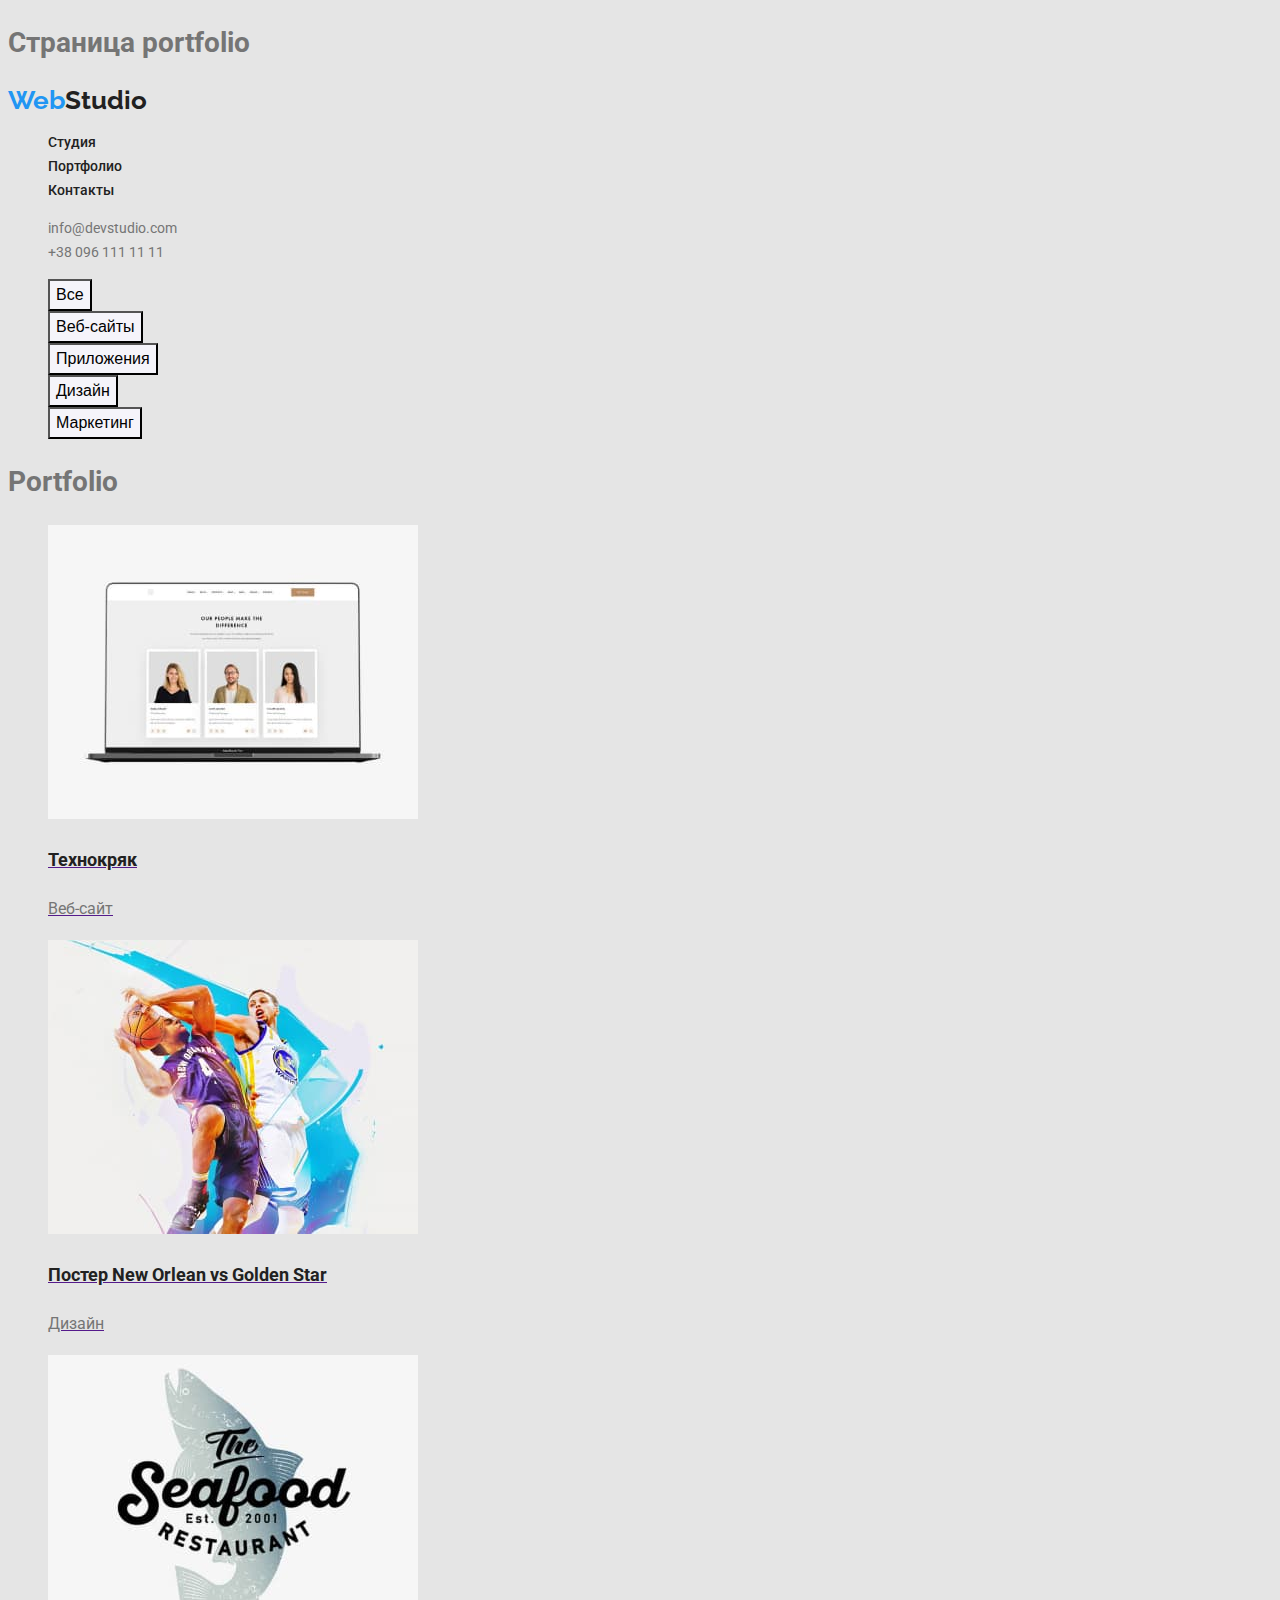
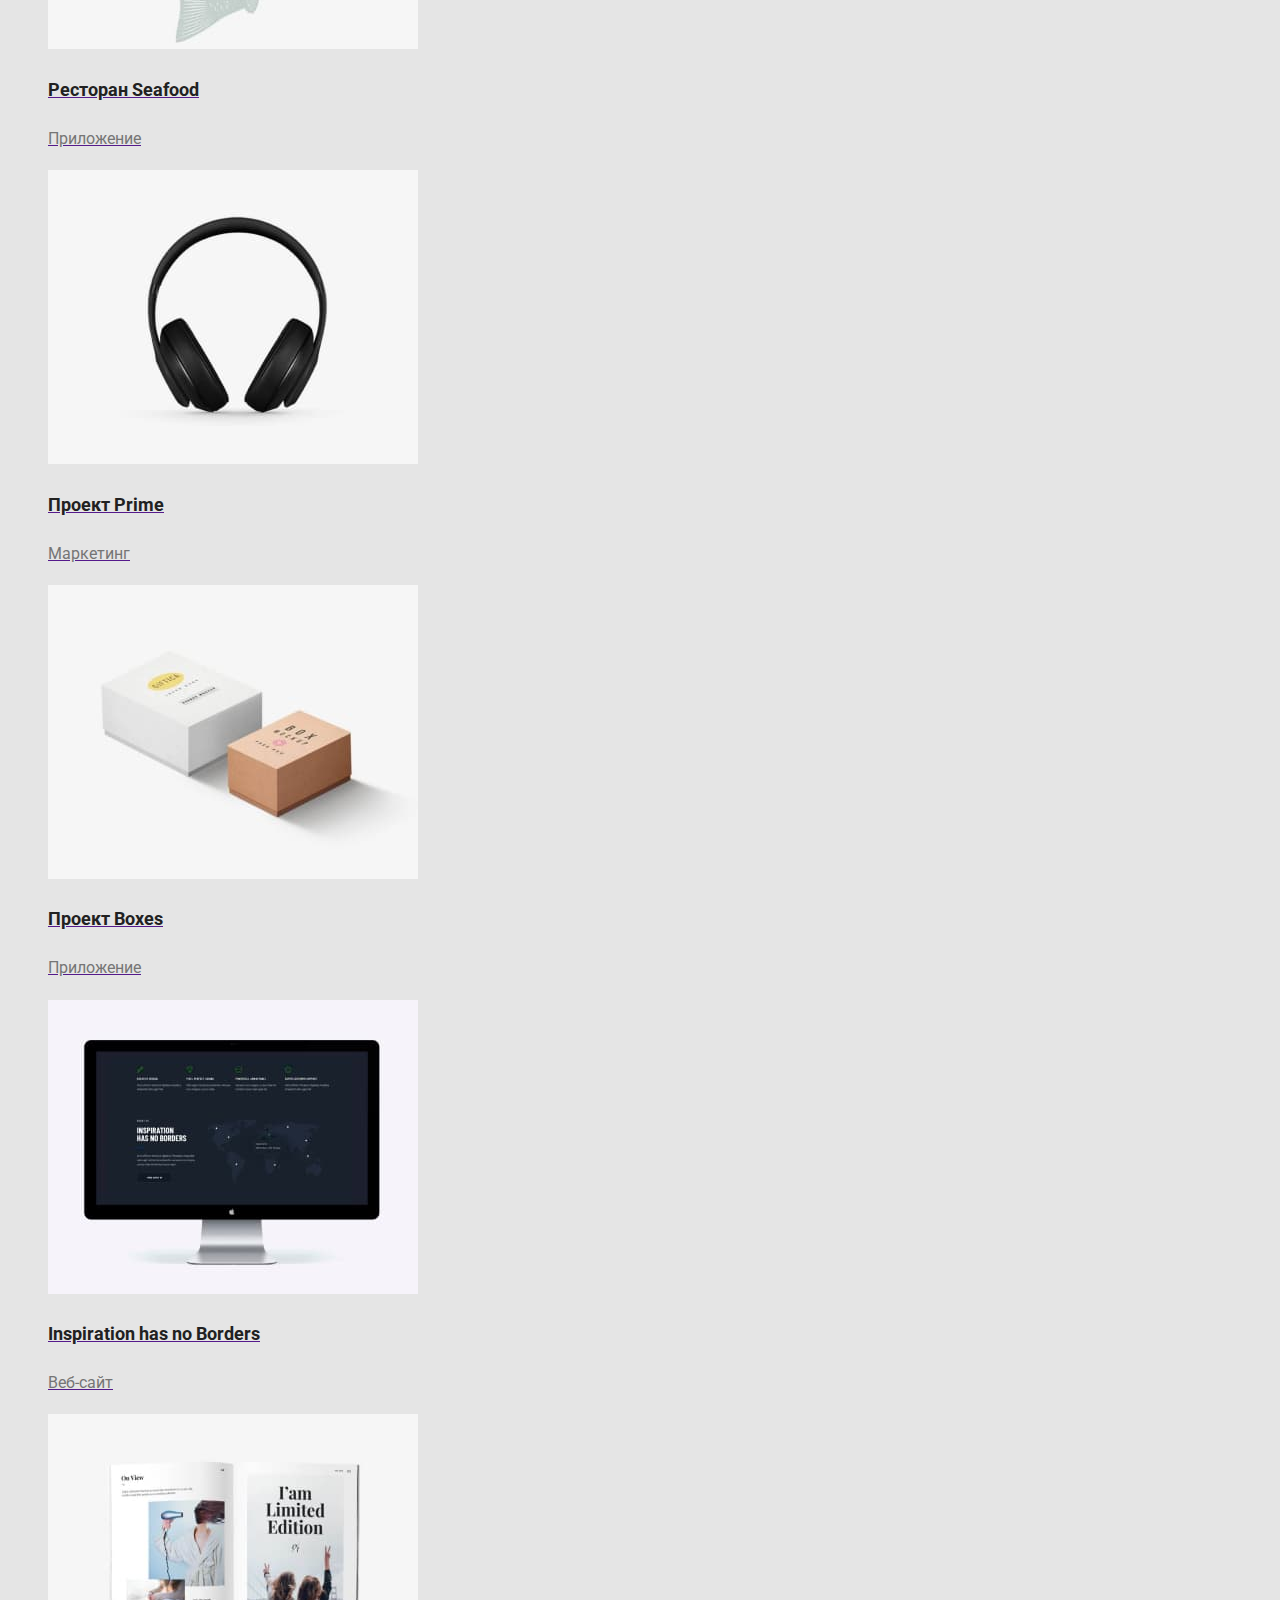
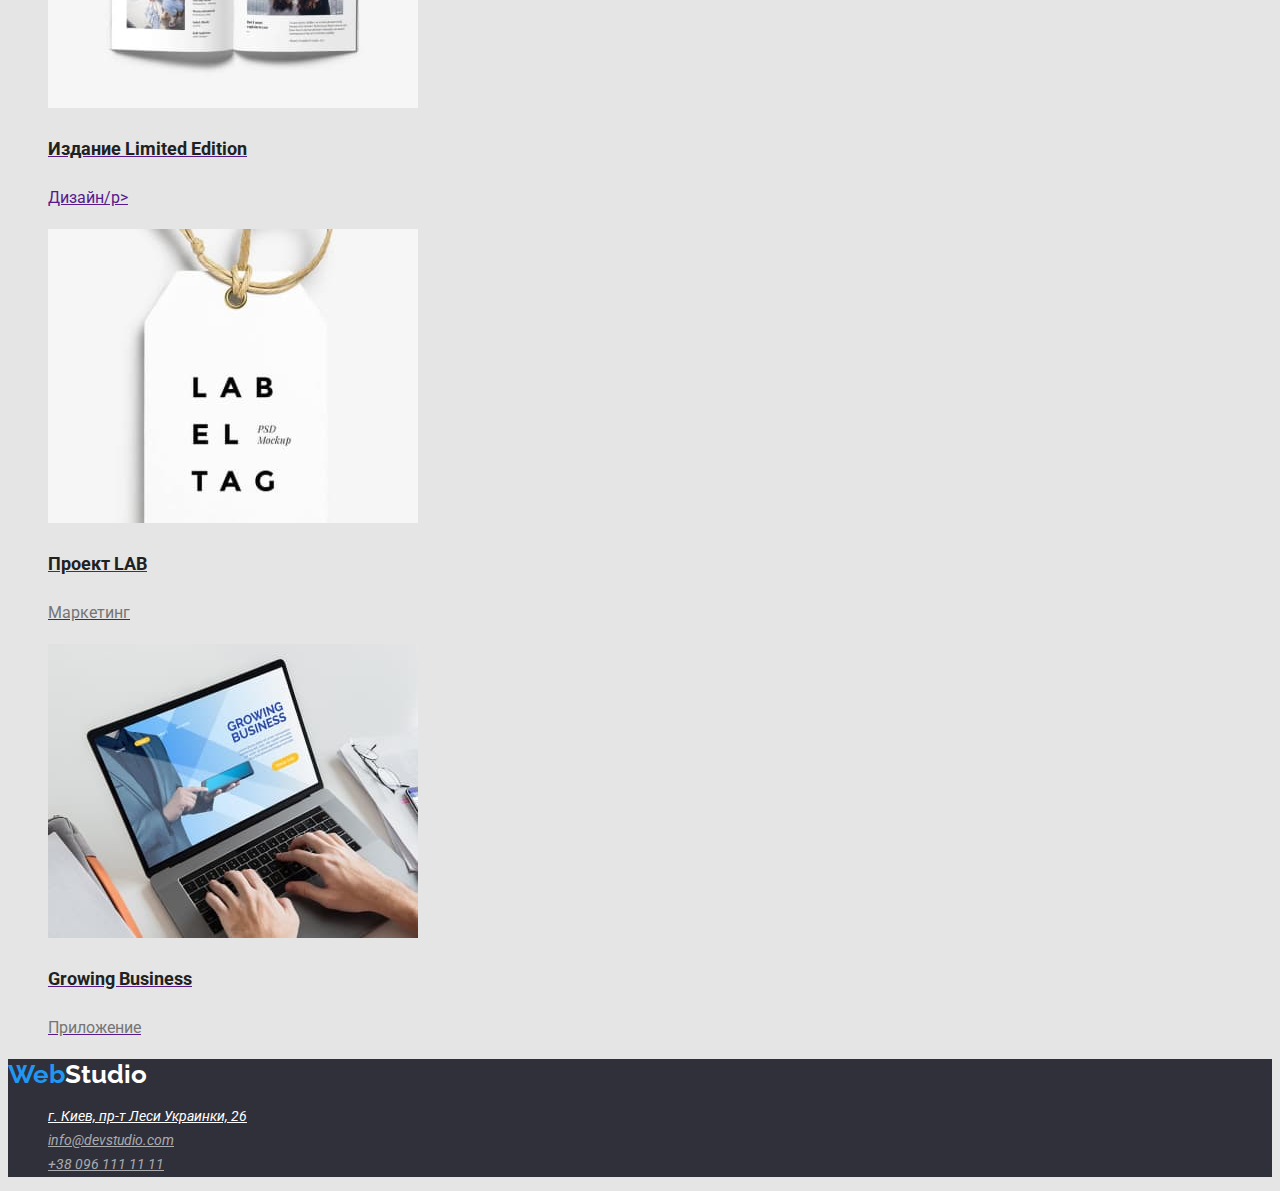
==== portfolio.html @ 82663bf3 "homework3" ====
<!DOCTYPE html>
<html lang="en">
<head>
    <meta charset="UTF-8">
    <meta http-equiv="X-UA-Compatible" content="IE=edge">
    <meta name="viewport" content="width=, initial-scale=1.0">
    <title>Document</title>
    <link href="https://fonts.googleapis.com/css2?family=Raleway:wght@700&family=Roboto:wght@400;500;900&display=swap"
        rel="stylesheet">
    <link rel="stylesheet" href="./css/styles.css">
</head>
<body class="page">
    <h1>Страница portfolio</h1>
        <header class="WebStudio"></header>
        <nav>
        <a href="" class="logo">Web<span class="logo-accent">Studio </span> </a>
    
            <ul class="site-nav">
                <li><a href="" class="link">Студия</a></li>
                <li><a href="./index.html" class="link">Портфолио</a></li>
                <li><a href="" class="link">Контакты</a></li>
            </ul>
            <ul class="auth-nav">
                <li><a href="info@devstudio.com" class="links">info@devstudio.com</a></li>
                <li><a href="tel+380961111111" class="links">+38 096 111 11 11</a></li>
            </ul>
        </nav>
        <main>
            <ul class="button-nav">
                <li>
                    <button class="button-style" type="button">Все</button>
                </li>
                <li>
                    <button class="button-style" type="button">Веб-сайты</button>
                </li>
                <li>
                    <button class="button-style" type="button">Приложения</button>
                </li>
                <li>
                    <button class="button-style" type="button">Дизайн</button>
                </li>
                <li>
                    <button class="button-style" type="button">Маркетинг</button>
                </li>
            </ul>
            <section>
                <h1>Portfolio</h1>
                <ul>
                    <li>
                        <a href="">
                        <img src="./img/img7.jpg" alt="ноут" width="370px">
                        <h2 class="name">Технокряк</h2>
                        <p class="work">Веб-сайт</p>
                        </a>
                    </li>
                    <li>
                        <a href="">
                        <img src="./img/img8.jpg" alt="баскетбол" width="370px">
                        <h2 class="name">Постер New Orlean vs Golden Star</h2>
                        <p class="work">Дизайн</p>
                        </a>
                    </li>
                    <li>
                        <a href="">
                        <img src="./img/img9.jpg" alt="seafood" width="370px">
                        <h2 class="name">Ресторан Seafood</h2>
                        <p class="work">Приложение</p>
                        </a>
                    </li>
                    <li>
                        <a href="">
                        <img src="./img/img10.jpg" alt="наушники" width="370px">
                        <h2 class="name">Проект Prime</h2>
                        <p class="work">Маркетинг</p>
                        </a>
                    </li>
                    <li>
                        <a href="">
                        <img src="./img/img11.jpg" alt="блоки" width="370px">
                        <h2 class="name">Проект Boxes</h2>
                        <p class="work">Приложение</p>
                        </a>
                    </li>
                    <li>
                        <a href="">
                        <img src="./img/img12.jpg" alt="монитор" width="370px">
                        <h2 class="name">Inspiration has no Borders</h2>
                        <p class="work">Веб-сайт</p>
                        </a>
                    </li>
                    <li>
                        <a href="">
                        <img src="./img/img13.jpg" alt="книга" width="370px">
                        <h2 class="name">Издание Limited Edition</h2>
                        <p class="work">Дизайн/p>
                            </a>
                    </li>
                    <li>
                        <a href="">
                        <img src="./img/img14.jpg" alt="этикетка" width="370px">
                        <h2 class="name">Проект LAB</h2>
                        <p class="work">Маркетинг</p>
                        </a>
                    </li>
                    <li>
                        <a href="">
                        <img src="./img/img15.jpg" alt="бизнес" width="370px">
                        <h2 class="name">Growing Business</h2>
                        <p class="work">Приложение</p>
                        </a>
                    </li>
                </ul>
            </section>
        </main>
        <footer class="adress">
            <a href="" class="logo">Web<span class="logo-style">Studio </span> </a>
            <address>
                <ul class="adress-nav">
                    <li><a href="г. Киев, пр-т Леси Украинки, 26" class="adress-map">г. Киев, пр-т Леси Украинки, 26</a></li>
                    <li><a href="info@devstudio.com" class="adress-info">info@devstudio.com</a></li>
                    <li><a href="tel+380961111111" class="adress-info">+38 096 111 11 11</a></li>
                </ul>
        
            </address>
        
        </footer>
</body>
</html>
---- css/styles.css ----
:root {
    --primary-text-color: #757575;
    --title-text-color: #212121;
    --text-color-secondary: #FFFFFF;
    --accent-color: #2196F3;
}

body {
    color: var(--primary-text-color);
    background-color: #E5E5E5;
    font-family: Roboto, sans-serif;
    letter-spacing: 3%;
    font-size: 14px;
    line-height: 1.71;
}

ul {
    list-style: none;
}

.logo {
    color: var(--accent-color);
    font-family: Raleway, sans-serif;
    font-size: 26px; 
    line-height: 1.19;
    font-weight: 700;
    text-decoration: none; 
}

.logo-accent {
    color: var(--title-text-color);
}

.logo:hover {
    color: var(--accent-color);
}

.logo-style {
color: var(--text-color-secondary);
}

.site-nav .link {
    color: var(--title-text-color);  
    font-weight: 500;
    line-height: 1.14;
    letter-spacing: 2%;
    text-decoration: none;
}

.site-nav .link:hover,
.site-nav .link:focus {
    color: var(--accent-color);
    }
.auth-nav .links {
    color: var(--primary-text-color);
    text-decoration: none;
}

.auth-nav .links:hover,
.auth-nav .links:focus {
    color: var(--accent-color);
}

/* hero */
.hero-title {
    color: var(--text-color-secondary);
    font-size: Black;
     font-size: 44px; 
     line-height: 1.36;
     font-weight: 900;
    text-align: Center;
     Letter-spacing: 6%;
}
.hero {
    background-color: #2F303A;
}

/* section */
.section-title {
    color: var(--title-text-color);
    font-weight: 700;
    font-size: 36px; 
    line-height: 1.17; 
    text-align: Center; 
}

/* features */
.feature-list .title {
    color: var(--title-text-color);
    font-weight: 700;  
    line-height: 1.14;
}


/* button */
.button {
    color: var(--text-color-secondary);
    background-color: #2196F3;
    font-weight: 700; 
    font-size: 16px; 
    line-height: 1.88;
    letter-spacing: 6%;
    text-decoration: none;
}


.site-nav .link :current {
    color: var(--accent-color);
}

.section-staff {
    color: var(--title-text-color);
    font-weight: 500;
    font-size: 16px; 
    line-height: 1,19;
}

.section-descriptions {
    color: var(--primary-text-color);
    font-size: 16px;
    line-height: 1.19;
}

.adress {
    background-color: #2F303A;
}

.adress-map {
    color: var(--text-color-secondary);
    line-height: 1.71;
}

.adress-info {
    color: rgba(255, 255, 255, 0.6);
    line-height: 1.71;
}

.adress-nav .adress-map:hover,
.adress-nav .adress-map:focus {
color: var(--accent-color);
}

.adress-nav .adress-info:hover,
.adress-nav .adress-info:focus {
    color: var(--text-color-secondary);
    background-color: var(--accent-color);
}

/* portfolio */
.button-style {
    font-size: 16px;
    line-height: 1.63;
    font-weight: 500;
}

.button-style {
    background-color: #F5F4FA;
}

.button-nav .button-style:hover,
.button-nav .button-style:focus {
    color: var(--text-color-secondary);
    background-color: var(--accent-color);
}

.name {
    color: var(--title-text-color);
    font-size:  700;
    font-size: 18px; 
    line-height: 2;
    letter-spacing: 6%;
    text-decoration: none;
}

.work {
    color: #757575;
    font-size: 16px;
    line-height: 1.88;
}


/* цвет основного текста #212121 */
/* вторичный цвет #757575 */
/* голубой #2196F3 */
/* белый #FFFFFF */
/* вторичный цвет фона #2F303A */
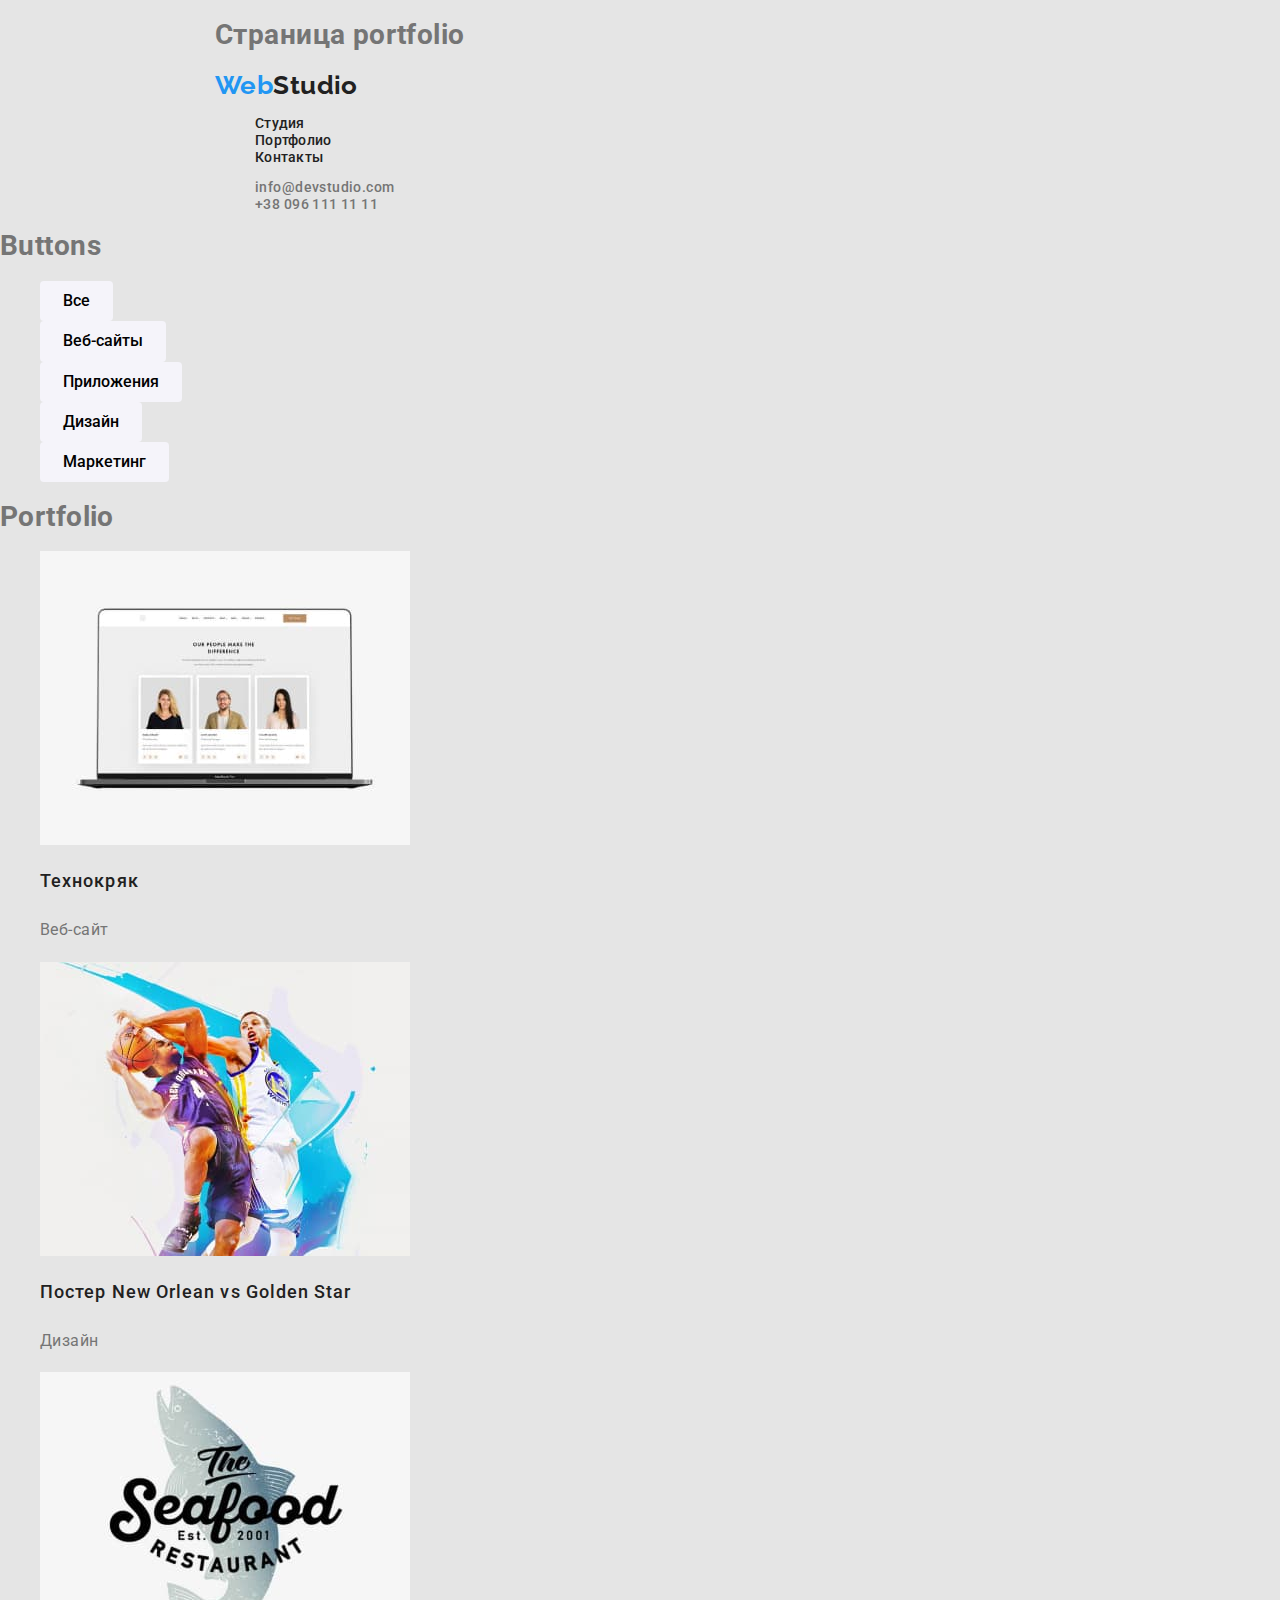
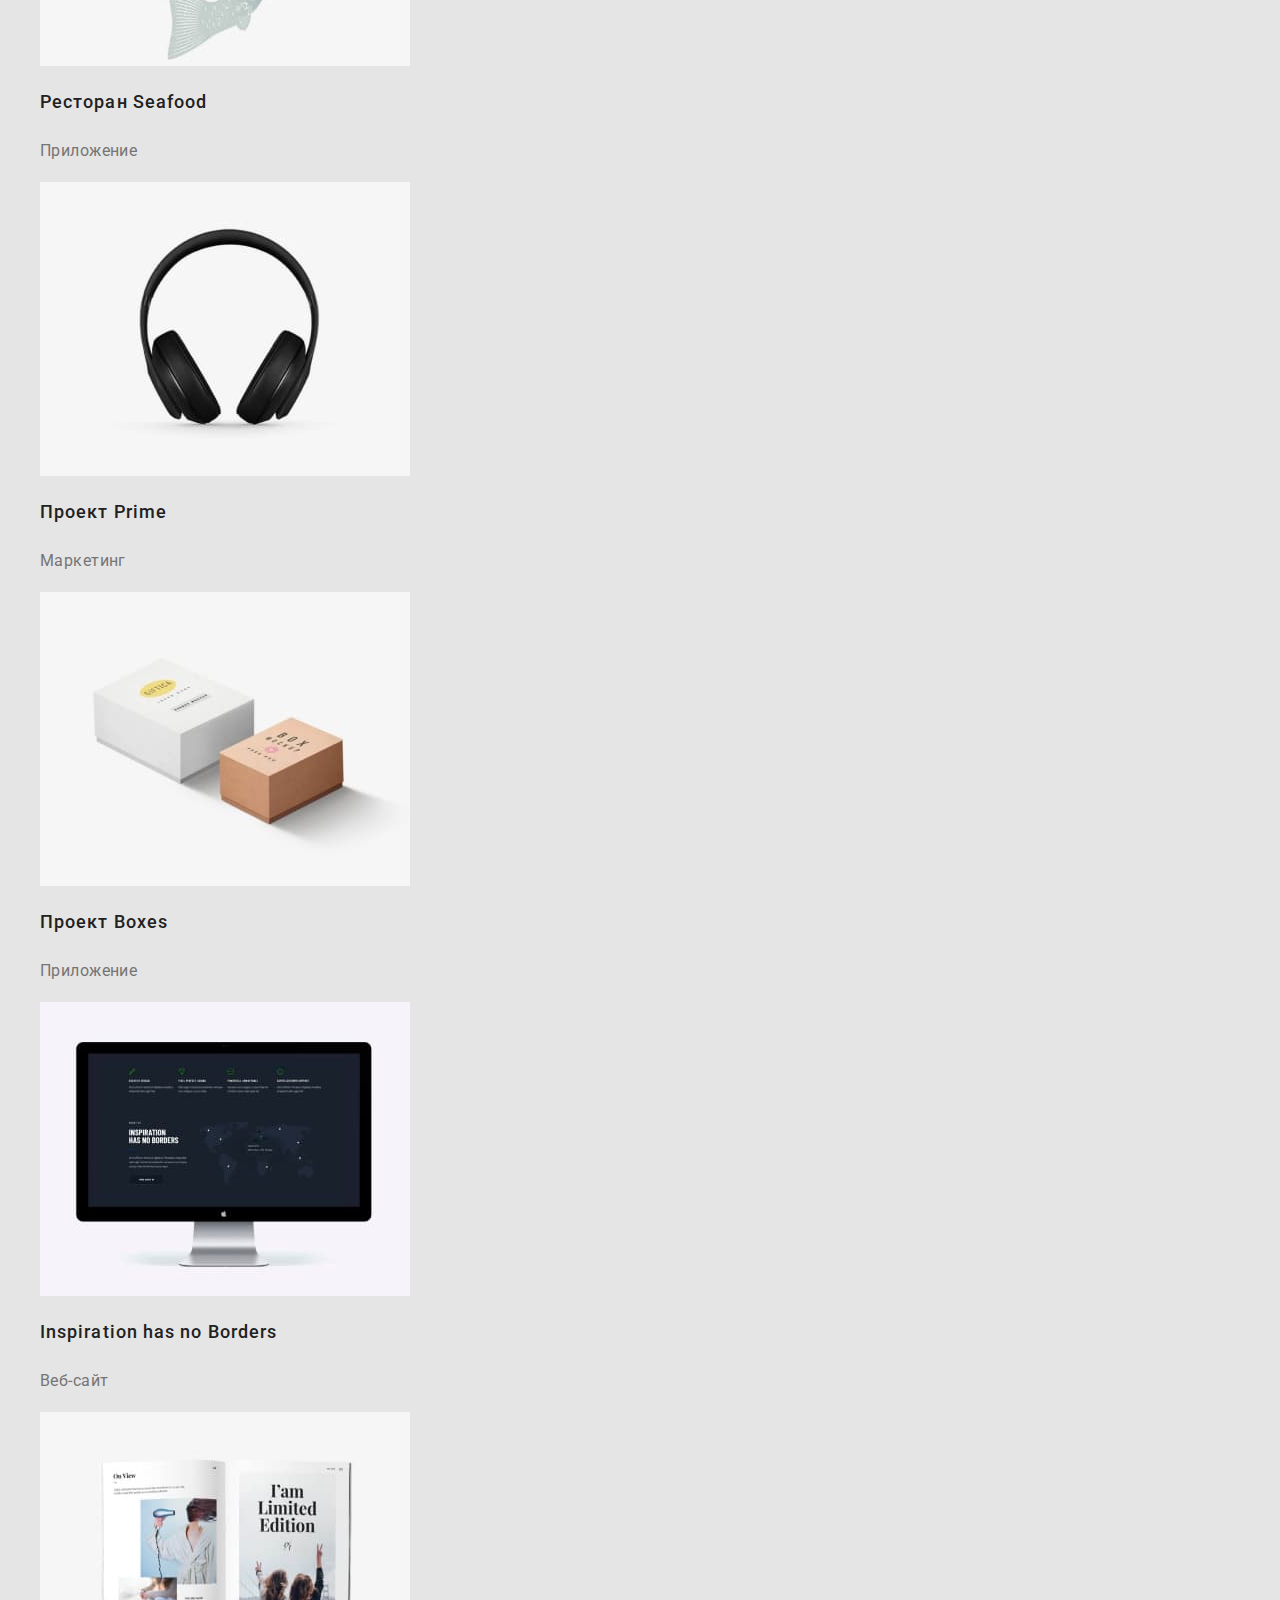
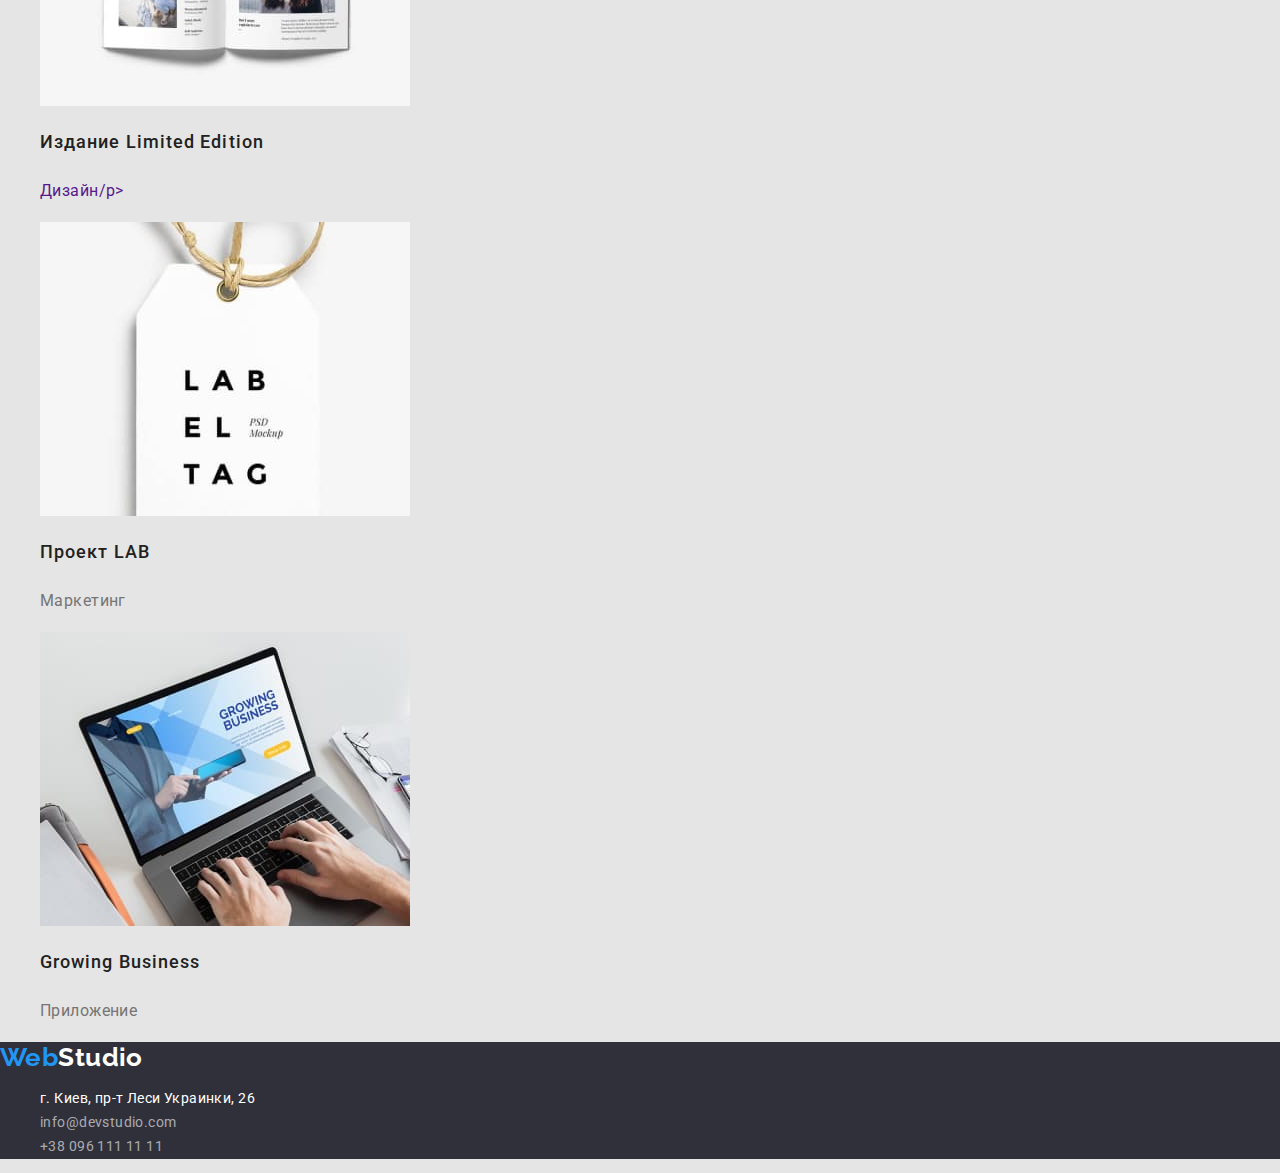
==== commit 65c9f99c: "start" ====
--- a/portfolio.html
+++ b/portfolio.html
@@ -5,11 +5,13 @@
     <meta http-equiv="X-UA-Compatible" content="IE=edge">
     <meta name="viewport" content="width=, initial-scale=1.0">
     <title>Document</title>
-    <link href="https://fonts.googleapis.com/css2?family=Raleway:wght@700&family=Roboto:wght@400;500;900&display=swap"
+    <link href="https://fonts.googleapis.com/css2?family=Raleway:wght@700&family=Roboto:wght@400;500;700&display=swap"
         rel="stylesheet">
+    <link rel="stylesheet" href="https://cdnjs.cloudflare.com/ajax/libs/modern-normalize/1.1.0/modern-normalize.min.css">
     <link rel="stylesheet" href="./css/styles.css">
 </head>
 <body class="page">
+    <div class="container">
     <h1>Страница portfolio</h1>
         <header class="WebStudio"></header>
         <nav>
@@ -25,104 +27,109 @@
                 <li><a href="tel+380961111111" class="links">+38 096 111 11 11</a></li>
             </ul>
         </nav>
+        </div>
         <main>
-            <ul class="button-nav">
-                <li>
-                    <button class="button-style" type="button">Все</button>
-                </li>
-                <li>
-                    <button class="button-style" type="button">Веб-сайты</button>
-                </li>
-                <li>
-                    <button class="button-style" type="button">Приложения</button>
-                </li>
-                <li>
-                    <button class="button-style" type="button">Дизайн</button>
-                </li>
-                <li>
-                    <button class="button-style" type="button">Маркетинг</button>
-                </li>
-            </ul>
+            <section>
+                <h1>Buttons</h1>
+                <ul class="button-nav">
+                    <li>
+                        <button class="button-style" type="button">Все</button>
+                    </li>
+                    <li>
+                        <button class="button-style" type="button">Веб-сайты</button>
+                    </li>
+                    <li>
+                        <button class="button-style" type="button">Приложения</button>
+                    </li>
+                    <li>
+                        <button class="button-style" type="button">Дизайн</button>
+                    </li>
+                    <li>
+                        <button class="button-style" type="button">Маркетинг</button>
+                    </li>
+                </ul>
+            </section>
             <section>
                 <h1>Portfolio</h1>
                 <ul>
                     <li>
-                        <a href="">
-                        <img src="./img/img7.jpg" alt="ноут" width="370px">
-                        <h2 class="name">Технокряк</h2>
-                        <p class="work">Веб-сайт</p>
+                        <a href="" class="portfolio">
+                            <img src="./img/img7.jpg" alt="ноут" width="370px">
+                            <h2 class="name">Технокряк</h2>
+                            <p class="work">Веб-сайт</p>
                         </a>
                     </li>
                     <li>
-                        <a href="">
-                        <img src="./img/img8.jpg" alt="баскетбол" width="370px">
-                        <h2 class="name">Постер New Orlean vs Golden Star</h2>
-                        <p class="work">Дизайн</p>
+                        <a href="" class="portfolio">
+                            <img src="./img/img8.jpg" alt="баскетбол" width="370px">
+                            <h2 class="name">Постер New Orlean vs Golden Star</h2>
+                            <p class="work">Дизайн</p>
                         </a>
                     </li>
                     <li>
-                        <a href="">
-                        <img src="./img/img9.jpg" alt="seafood" width="370px">
-                        <h2 class="name">Ресторан Seafood</h2>
-                        <p class="work">Приложение</p>
+                        <a href="" class="portfolio">
+                            <img src="./img/img9.jpg" alt="seafood" width="370px">
+                            <h2 class="name">Ресторан Seafood</h2>
+                            <p class="work">Приложение</p>
                         </a>
                     </li>
                     <li>
-                        <a href="">
-                        <img src="./img/img10.jpg" alt="наушники" width="370px">
-                        <h2 class="name">Проект Prime</h2>
-                        <p class="work">Маркетинг</p>
+                        <a href="" class="portfolio">
+                            <img src="./img/img10.jpg" alt="наушники" width="370px">
+                            <h2 class="name">Проект Prime</h2>
+                            <p class="work">Маркетинг</p>
                         </a>
                     </li>
                     <li>
-                        <a href="">
-                        <img src="./img/img11.jpg" alt="блоки" width="370px">
-                        <h2 class="name">Проект Boxes</h2>
-                        <p class="work">Приложение</p>
+                        <a href="" class="portfolio">
+                            <img src="./img/img11.jpg" alt="блоки" width="370px">
+                            <h2 class="name">Проект Boxes</h2>
+                            <p class="work">Приложение</p>
                         </a>
                     </li>
                     <li>
-                        <a href="">
-                        <img src="./img/img12.jpg" alt="монитор" width="370px">
-                        <h2 class="name">Inspiration has no Borders</h2>
-                        <p class="work">Веб-сайт</p>
+                        <a href="" class="portfolio">
+                            <img src="./img/img12.jpg" alt="монитор" width="370px">
+                            <h2 class="name">Inspiration has no Borders</h2>
+                            <p class="work">Веб-сайт</p>
                         </a>
                     </li>
                     <li>
-                        <a href="">
-                        <img src="./img/img13.jpg" alt="книга" width="370px">
-                        <h2 class="name">Издание Limited Edition</h2>
-                        <p class="work">Дизайн/p>
-                            </a>
-                    </li>
-                    <li>
-                        <a href="">
-                        <img src="./img/img14.jpg" alt="этикетка" width="370px">
-                        <h2 class="name">Проект LAB</h2>
-                        <p class="work">Маркетинг</p>
+                        <a href="" class="portfolio">
+                            <img src="./img/img13.jpg" alt="книга" width="370px">
+                            <h2 class="name">Издание Limited Edition</h2>
+                            <p class="work">Дизайн/p>
                         </a>
                     </li>
                     <li>
-                        <a href="">
-                        <img src="./img/img15.jpg" alt="бизнес" width="370px">
-                        <h2 class="name">Growing Business</h2>
-                        <p class="work">Приложение</p>
+                        <a href="" class="portfolio">
+                            <img src="./img/img14.jpg" alt="этикетка" width="370px">
+                            <h2 class="name">Проект LAB</h2>
+                            <p class="work">Маркетинг</p>
+                        </a>
+                    </li>
+                    <li>
+                        <a href="" class="portfolio">
+                            <img src="./img/img15.jpg" alt="бизнес" width="370px">
+                            <h2 class="name">Growing Business</h2>
+                            <p class="work">Приложение</p>
                         </a>
                     </li>
                 </ul>
             </section>
-        </main>
-        <footer class="adress">
-            <a href="" class="logo">Web<span class="logo-style">Studio </span> </a>
-            <address>
-                <ul class="adress-nav">
-                    <li><a href="г. Киев, пр-т Леси Украинки, 26" class="adress-map">г. Киев, пр-т Леси Украинки, 26</a></li>
-                    <li><a href="info@devstudio.com" class="adress-info">info@devstudio.com</a></li>
-                    <li><a href="tel+380961111111" class="adress-info">+38 096 111 11 11</a></li>
-                </ul>
-        
-            </address>
-        
-        </footer>
-</body>
-</html>+            </main>
+            <footer class="adress">
+                <a href="" class="logo">Web<span class="logo-style">Studio </span> </a>
+                <address>
+                    <ul class="adress-nav">
+                        <li><a href="г. Киев, пр-т Леси Украинки, 26" class="adress-map">г. Киев, пр-т Леси Украинки, 26</a></li>
+                        <li><a href="info@devstudio.com" class="adress-info">info@devstudio.com</a></li>
+                        <li><a href="tel+380961111111" class="adress-info">+38 096 111 11 11</a></li>
+                    </ul>
+            
+                </address>
+            
+            </footer>
+            </body>
+            
+            </html>--- a/css/styles.css
+++ b/css/styles.css
@@ -1,3 +1,14 @@
+html {
+    box-sizing: border-box;
+}
+
+*,
+*::before,
+*::after {
+    box-sizing: inherit;
+}
+
+
 :root {
     --primary-text-color: #757575;
     --title-text-color: #212121;
@@ -9,9 +20,14 @@
     color: var(--primary-text-color);
     background-color: #E5E5E5;
     font-family: Roboto, sans-serif;
-    letter-spacing: 3%;
+    letter-spacing: 0.03em;
     font-size: 14px;
-    line-height: 1.71;
+}
+
+.container {
+    width: 1170px;
+    padding-left: 215px;
+    padding-right: 215px;
 }
 
 ul {
@@ -21,10 +37,10 @@
 .logo {
     color: var(--accent-color);
     font-family: Raleway, sans-serif;
-    font-size: 26px; 
+    font-size: 26px;
     line-height: 1.19;
     font-weight: 700;
-    text-decoration: none; 
+    text-decoration: none;
 }
 
 .logo-accent {
@@ -36,24 +52,28 @@
 }
 
 .logo-style {
-color: var(--text-color-secondary);
+    color: var(--text-color-secondary);
 }
 
 .site-nav .link {
-    color: var(--title-text-color);  
+    color: var(--title-text-color);
     font-weight: 500;
     line-height: 1.14;
-    letter-spacing: 2%;
+    letter-spacing: 0.02em;
     text-decoration: none;
 }
 
 .site-nav .link:hover,
 .site-nav .link:focus {
     color: var(--accent-color);
-    }
+}
+
 .auth-nav .links {
     color: var(--primary-text-color);
-    text-decoration: none;
+    font-weight: 500;
+    text-decoration: none;
+    margin-top: 0px;
+    margin-bottom: 0px;
 }
 
 .auth-nav .links:hover,
@@ -65,12 +85,16 @@
 .hero-title {
     color: var(--text-color-secondary);
     font-size: Black;
-     font-size: 44px; 
-     line-height: 1.36;
-     font-weight: 900;
+    font-size: 44px;
+    line-height: 1.36;
+    font-weight: 900;
     text-align: Center;
-     Letter-spacing: 6%;
-}
+    Letter-spacing: 0.06em;
+    margin-top: 0px;
+    margin-bottom: 40px;
+    text-align: center;
+}
+
 .hero {
     background-color: #2F303A;
 }
@@ -79,15 +103,15 @@
 .section-title {
     color: var(--title-text-color);
     font-weight: 700;
-    font-size: 36px; 
-    line-height: 1.17; 
-    text-align: Center; 
+    font-size: 36px;
+    line-height: 1.17;
+    text-align: Center;
 }
 
 /* features */
 .feature-list .title {
     color: var(--title-text-color);
-    font-weight: 700;  
+    font-weight: 700;
     line-height: 1.14;
 }
 
@@ -96,11 +120,17 @@
 .button {
     color: var(--text-color-secondary);
     background-color: #2196F3;
-    font-weight: 700; 
-    font-size: 16px; 
+    font-weight: 700;
+    font-size: 16px;
     line-height: 1.88;
-    letter-spacing: 6%;
-    text-decoration: none;
+    letter-spacing: 0.06em;
+    text-decoration: none;
+    border-radius: 4px;
+    padding: 10px 32px;
+    min-width: 200px;
+    display: inline-block;
+    text-align: center;
+    border: 1px solid transparent;
 }
 
 
@@ -111,8 +141,8 @@
 .section-staff {
     color: var(--title-text-color);
     font-weight: 500;
-    font-size: 16px; 
-    line-height: 1,19;
+    font-size: 16px;
+    line-height: 1, 19;
 }
 
 .section-descriptions {
@@ -128,16 +158,20 @@
 .adress-map {
     color: var(--text-color-secondary);
     line-height: 1.71;
+    text-decoration: none;
+    font-style: normal;
 }
 
 .adress-info {
     color: rgba(255, 255, 255, 0.6);
     line-height: 1.71;
+    text-decoration: none;
+    font-style: normal;
 }
 
 .adress-nav .adress-map:hover,
 .adress-nav .adress-map:focus {
-color: var(--accent-color);
+    color: var(--accent-color);
 }
 
 .adress-nav .adress-info:hover,
@@ -146,16 +180,25 @@
     background-color: var(--accent-color);
 }
 
+.adress-nav {
+    text-decoration: none;
+}
+
 /* portfolio */
 .button-style {
+    font-family: roboto;
     font-size: 16px;
     line-height: 1.63;
     font-weight: 500;
-}
-
-.button-style {
     background-color: #F5F4FA;
-}
+    border-radius: 4px;
+    padding: 6px 22px;
+    min-width: 73px;
+    display: inline-block;
+    text-align: center;
+    border: 1px solid transparent;
+}
+
 
 .button-nav .button-style:hover,
 .button-nav .button-style:focus {
@@ -163,13 +206,16 @@
     background-color: var(--accent-color);
 }
 
+.portfolio {
+    text-decoration: none;
+}
+
 .name {
     color: var(--title-text-color);
-    font-size:  700;
-    font-size: 18px; 
+    font-weight: 500;
+    font-size: 18px;
     line-height: 2;
-    letter-spacing: 6%;
-    text-decoration: none;
+    letter-spacing: 0.06em;
 }
 
 .work {
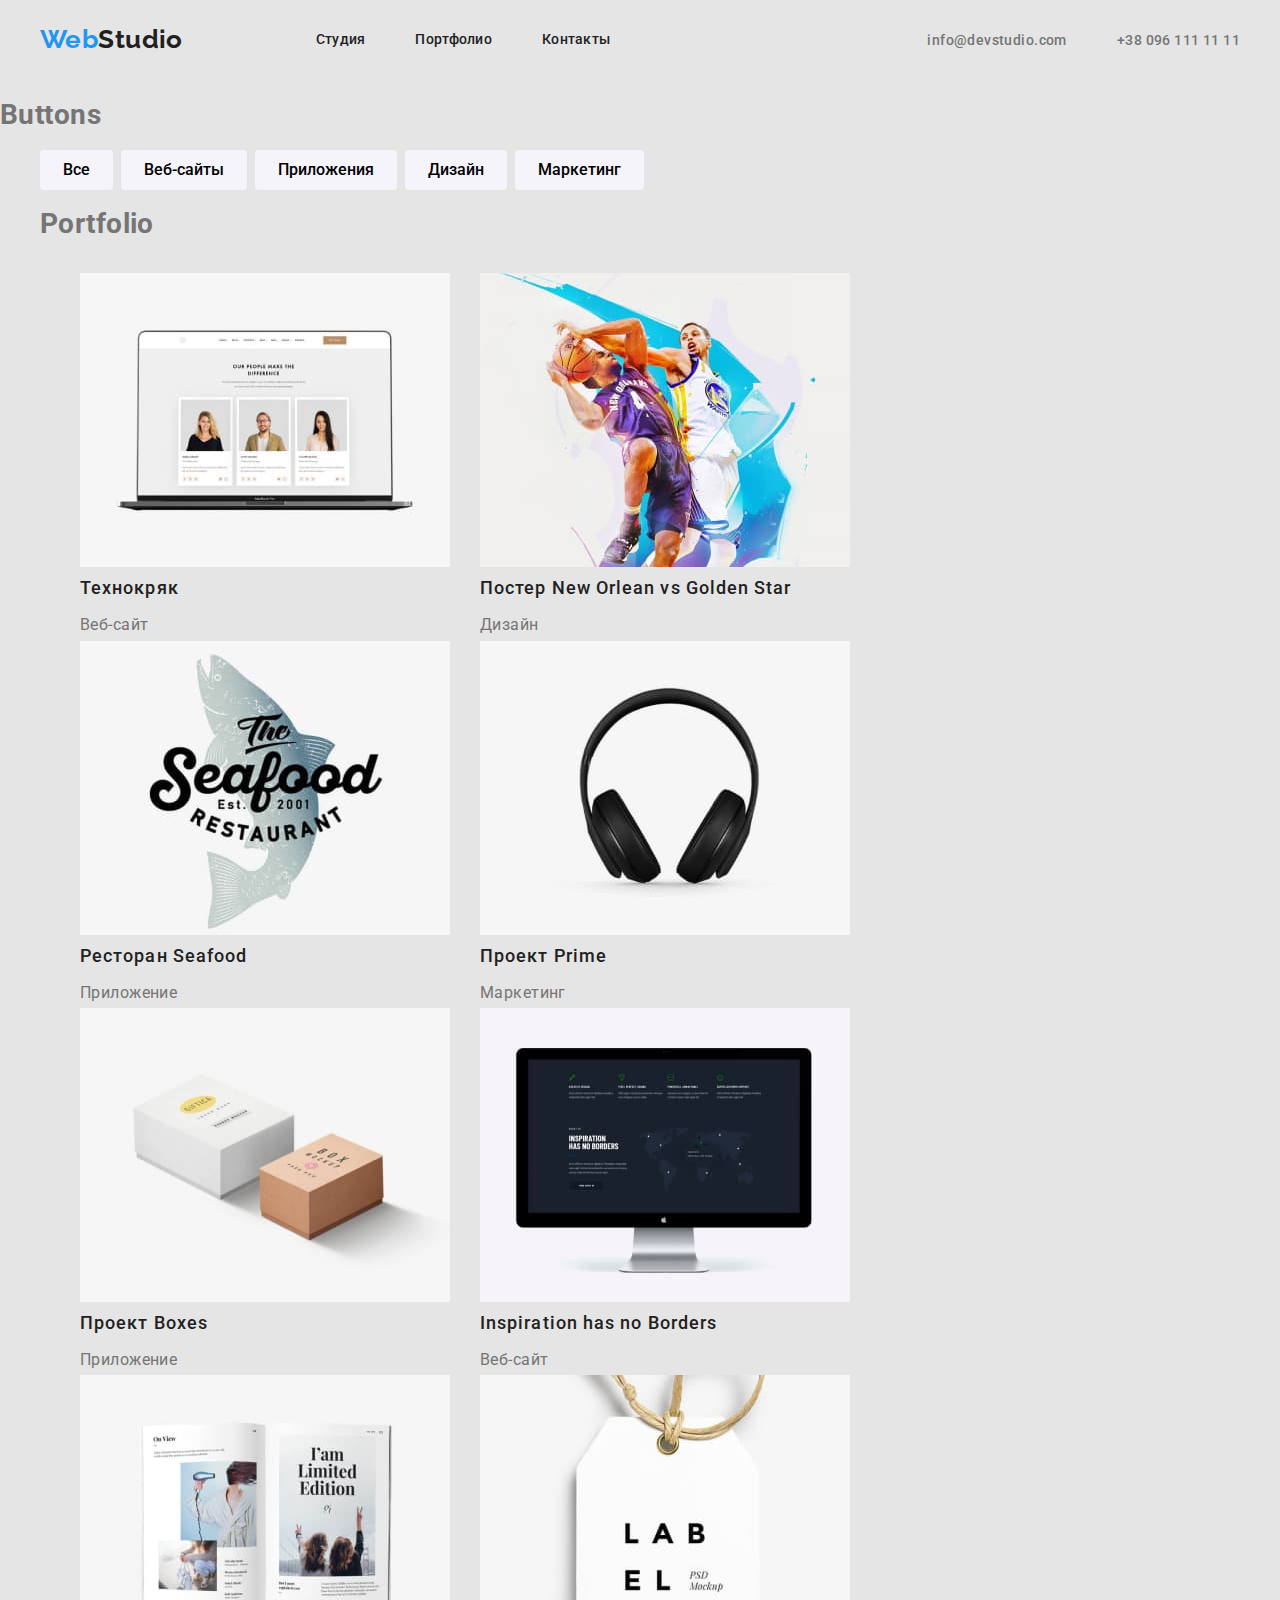
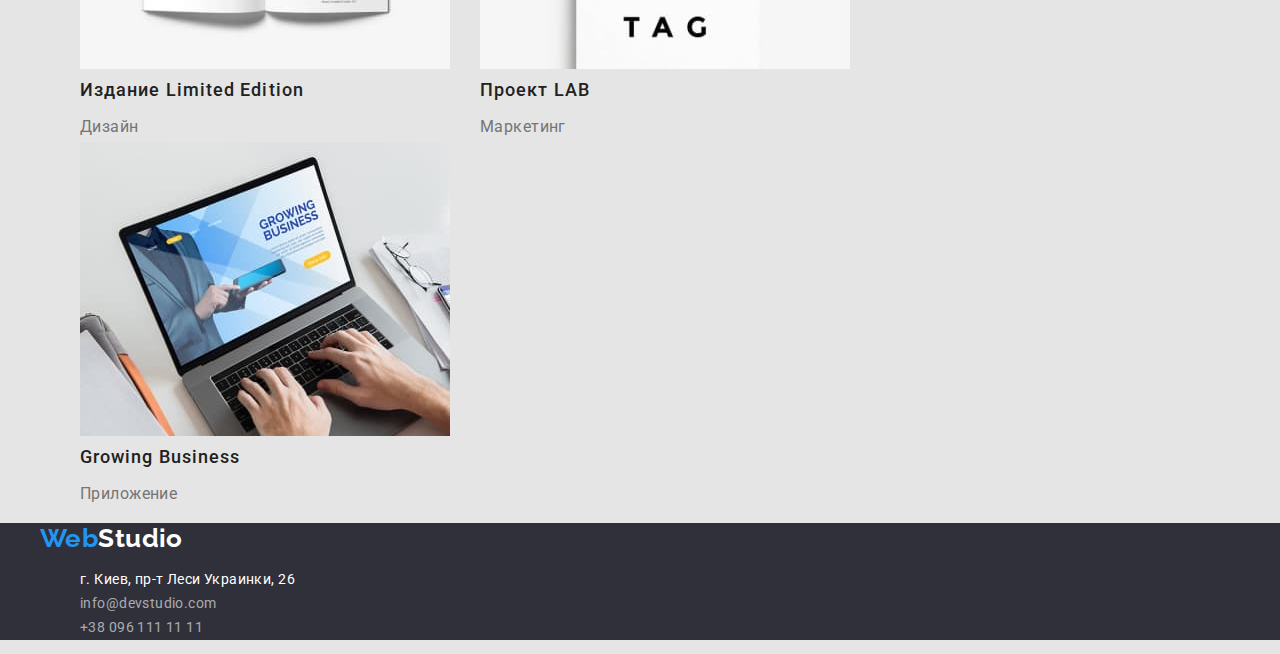
==== commit 0944d314: "changes1" ====
--- a/portfolio.html
+++ b/portfolio.html
@@ -5,26 +5,26 @@
     <meta http-equiv="X-UA-Compatible" content="IE=edge">
     <meta name="viewport" content="width=, initial-scale=1.0">
     <title>Document</title>
-    <link href="https://fonts.googleapis.com/css2?family=Raleway:wght@700&family=Roboto:wght@400;500;700&display=swap"
+    <link href="https://fonts.googleapis.com/css2?family=Raleway:wght@700&family=Roboto:wght@400;500;700;900&display=swap"
         rel="stylesheet">
     <link rel="stylesheet" href="https://cdnjs.cloudflare.com/ajax/libs/modern-normalize/1.1.0/modern-normalize.min.css">
     <link rel="stylesheet" href="./css/styles.css">
 </head>
 <body class="page">
     <div class="container">
-    <h1>Страница portfolio</h1>
+    
         <header class="WebStudio"></header>
-        <nav>
+        <nav class="main-nav">
         <a href="" class="logo">Web<span class="logo-accent">Studio </span> </a>
     
             <ul class="site-nav">
-                <li><a href="" class="link">Студия</a></li>
-                <li><a href="./index.html" class="link">Портфолио</a></li>
-                <li><a href="" class="link">Контакты</a></li>
+                <li class="items"><a href="" class="link">Студия</a></li>
+                <li class="items"><a href="./index.html" class="link">Портфолио</a></li>
+                <li class="items"><a href="" class="link">Контакты</a></li>
             </ul>
             <ul class="auth-nav">
-                <li><a href="info@devstudio.com" class="links">info@devstudio.com</a></li>
-                <li><a href="tel+380961111111" class="links">+38 096 111 11 11</a></li>
+                <li class="items"><a href="info@devstudio.com" class="links">info@devstudio.com</a></li>
+                <li class="items"><a href="tel+380961111111" class="links">+38 096 111 11 11</a></li>
             </ul>
         </nav>
         </div>
@@ -32,102 +32,131 @@
             <section>
                 <h1>Buttons</h1>
                 <ul class="button-nav">
-                    <li>
+                    <li class="buttons">
                         <button class="button-style" type="button">Все</button>
                     </li>
-                    <li>
+                    <li class="buttons">
                         <button class="button-style" type="button">Веб-сайты</button>
                     </li>
-                    <li>
+                    <li class="buttons">
                         <button class="button-style" type="button">Приложения</button>
-                    </li>
-                    <li>
+                    </li class="buttons">
+                    <li class="buttons">
                         <button class="button-style" type="button">Дизайн</button>
                     </li>
-                    <li>
+                    <li class="buttons">
                         <button class="button-style" type="button">Маркетинг</button>
                     </li>
                 </ul>
             </section>
             <section>
+                <div class="container">
                 <h1>Portfolio</h1>
-                <ul>
+                <div class="flex-container">
+                <ul class="flex-container">
+                    
                     <li>
+                        <div class="flex-elements">
                         <a href="" class="portfolio">
                             <img src="./img/img7.jpg" alt="ноут" width="370px">
                             <h2 class="name">Технокряк</h2>
                             <p class="work">Веб-сайт</p>
                         </a>
+                        </div>
                     </li>
+                    
                     <li>
+                        <div class="flex-elements">
                         <a href="" class="portfolio">
                             <img src="./img/img8.jpg" alt="баскетбол" width="370px">
                             <h2 class="name">Постер New Orlean vs Golden Star</h2>
                             <p class="work">Дизайн</p>
                         </a>
+                        </div>
                     </li>
+                    
                     <li>
+                        <div class="flex-elements">
                         <a href="" class="portfolio">
                             <img src="./img/img9.jpg" alt="seafood" width="370px">
                             <h2 class="name">Ресторан Seafood</h2>
                             <p class="work">Приложение</p>
                         </a>
+                        </div>
                     </li>
                     <li>
+                        <div class="flex-elements">
                         <a href="" class="portfolio">
                             <img src="./img/img10.jpg" alt="наушники" width="370px">
                             <h2 class="name">Проект Prime</h2>
                             <p class="work">Маркетинг</p>
                         </a>
+                        </div>
                     </li>
                     <li>
+                        <div class="flex-elements">
                         <a href="" class="portfolio">
                             <img src="./img/img11.jpg" alt="блоки" width="370px">
                             <h2 class="name">Проект Boxes</h2>
                             <p class="work">Приложение</p>
                         </a>
+                        </div>
                     </li>
                     <li>
+                        <div class="flex-elements">
                         <a href="" class="portfolio">
                             <img src="./img/img12.jpg" alt="монитор" width="370px">
                             <h2 class="name">Inspiration has no Borders</h2>
                             <p class="work">Веб-сайт</p>
                         </a>
+                        </div>
                     </li>
                     <li>
+                        <div class="flex-elements">
                         <a href="" class="portfolio">
                             <img src="./img/img13.jpg" alt="книга" width="370px">
                             <h2 class="name">Издание Limited Edition</h2>
-                            <p class="work">Дизайн/p>
+                            <p class="work">Дизайн</p>
                         </a>
+                        </div>
                     </li>
                     <li>
+                        <div class="flex-elements">
                         <a href="" class="portfolio">
                             <img src="./img/img14.jpg" alt="этикетка" width="370px">
                             <h2 class="name">Проект LAB</h2>
                             <p class="work">Маркетинг</p>
                         </a>
+                        </div>
                     </li>
                     <li>
+                        <div class="flex-elements">
                         <a href="" class="portfolio">
                             <img src="./img/img15.jpg" alt="бизнес" width="370px">
                             <h2 class="name">Growing Business</h2>
                             <p class="work">Приложение</p>
                         </a>
+                        </div>
                     </li>
                 </ul>
+                </div>
+                </div>
             </section>
             </main>
             <footer class="adress">
+                <div class="container">
                 <a href="" class="logo">Web<span class="logo-style">Studio </span> </a>
                 <address>
+                    
                     <ul class="adress-nav">
                         <li><a href="г. Киев, пр-т Леси Украинки, 26" class="adress-map">г. Киев, пр-т Леси Украинки, 26</a></li>
                         <li><a href="info@devstudio.com" class="adress-info">info@devstudio.com</a></li>
                         <li><a href="tel+380961111111" class="adress-info">+38 096 111 11 11</a></li>
+                        
                     </ul>
             
                 </address>
+            </div>
             
             </footer>
             </body>
--- a/css/styles.css
+++ b/css/styles.css
@@ -7,7 +7,6 @@
 *::after {
     box-sizing: inherit;
 }
-
 
 :root {
     --primary-text-color: #757575;
@@ -25,13 +24,22 @@
 }
 
 .container {
-    width: 1170px;
-    padding-left: 215px;
-    padding-right: 215px;
-}
+    margin-left: auto;
+    margin-right: auto;
+    width: 1230px;
+    padding-left: 15px;
+    padding-right: 15px;
+}
+
+
 
 ul {
     list-style: none;
+}
+
+.main-nav {
+    display: flex;
+    align-items: center;
 }
 
 .logo {
@@ -41,6 +49,9 @@
     line-height: 1.19;
     font-weight: 700;
     text-decoration: none;
+    margin-top: 24px;
+    margin-bottom: 25px;
+    
 }
 
 .logo-accent {
@@ -53,6 +64,11 @@
 
 .logo-style {
     color: var(--text-color-secondary);
+}
+
+.site-nav {
+    display: flex;
+    margin-left: 93px;
 }
 
 .site-nav .link {
@@ -63,9 +79,23 @@
     text-decoration: none;
 }
 
+.site-nav .items:not(:last-child){
+    margin-right: 50px;
+}
+
+
 .site-nav .link:hover,
 .site-nav .link:focus {
     color: var(--accent-color);
+}
+
+.auth-nav {
+    display: flex;
+    margin-left: auto;
+}
+
+.auth-nav .items+.items {
+    margin-left: 50px;
 }
 
 .auth-nav .links {
@@ -92,11 +122,13 @@
     Letter-spacing: 0.06em;
     margin-top: 0px;
     margin-bottom: 40px;
-    text-align: center;
+    padding-top: 200px;
+    padding-bottom: 30px;
 }
 
 .hero {
     background-color: #2F303A;
+    text-align: center;
 }
 
 /* section */
@@ -105,16 +137,32 @@
     font-weight: 700;
     font-size: 36px;
     line-height: 1.17;
-    text-align: Center;
-}
-
+    text-align: center;
+    margin-top: 0;
+    margin-bottom: 50px;
+}
+
+.section{
+    padding-top: 94px;
+    padding-bottom: 94px;
+}
+
+.section.no-padding {
+    padding-top: 0px;
+    padding-bottom: 0px;
+}
 /* features */
 .feature-list .title {
     color: var(--title-text-color);
     font-weight: 700;
     line-height: 1.14;
-}
-
+    margin-top: 0px;
+    margin-bottom: 10px;
+}
+
+.feature-list {
+    display: flex;
+}
 
 /* button */
 .button {
@@ -131,8 +179,21 @@
     display: inline-block;
     text-align: center;
     border: 1px solid transparent;
-}
-
+    margin-bottom: 200px;
+}
+
+.work-list> .item {
+    padding-top: 50px;
+    padding-bottom: 0px;
+}
+
+.work-list{
+    display: flex;
+}
+
+.work-list .item+.item {
+    margin-left: 30px;
+}
 
 .site-nav .link :current {
     color: var(--accent-color);
@@ -143,12 +204,16 @@
     font-weight: 500;
     font-size: 16px;
     line-height: 1, 19;
+    margin-top: 30px;
+    margin-bottom: 10px;
 }
 
 .section-descriptions {
     color: var(--primary-text-color);
     font-size: 16px;
     line-height: 1.19;
+    margin-top: 0px;
+    margin-bottom: 30px;
 }
 
 .adress {
@@ -160,6 +225,8 @@
     line-height: 1.71;
     text-decoration: none;
     font-style: normal;
+    margin-top: 0px;
+    margin-bottom: 9px;
 }
 
 .adress-info {
@@ -167,6 +234,8 @@
     line-height: 1.71;
     text-decoration: none;
     font-style: normal;
+    margin-top: 0px;
+    margin-bottom: 9px;
 }
 
 .adress-nav .adress-map:hover,
@@ -185,6 +254,39 @@
 }
 
 /* portfolio */
+
+.flex-container {
+    display: flex;
+    flex-wrap: wrap;
+    
+}
+
+.flex-elements {
+    width:calc(100%/3+60px);
+    margin-right: 30px;
+}
+
+.flex-elements:nth-child(3n) {
+    margin-right: 0px;
+}
+
+.flex-elements:nth-child(4n):nth-last-child(-n+3) {
+    margin-bottom: 0px;
+}
+
+.flex-element {
+    width: 270px;
+    margin-right: 30px;
+}
+
+.flex-element:nth-child(4n) {
+    margin-right: 0px;
+}
+
+.flex-element:nth-last-child(-n+4) {
+    margin-bottom: 0px;
+}
+
 .button-style {
     font-family: roboto;
     font-size: 16px;
@@ -199,6 +301,13 @@
     border: 1px solid transparent;
 }
 
+.button-nav{
+    display: flex;
+}
+
+.button-nav .buttons+.buttons {
+    margin-left: 8px;
+}
 
 .button-nav .button-style:hover,
 .button-nav .button-style:focus {
@@ -216,12 +325,16 @@
     font-size: 18px;
     line-height: 2;
     letter-spacing: 0.06em;
+    margin-top: 0px;
+    margin-bottom: 4px;
 }
 
 .work {
     color: #757575;
     font-size: 16px;
     line-height: 1.88;
+    margin-top: 0px;
+    margin-bottom: 0px;
 }
 
 
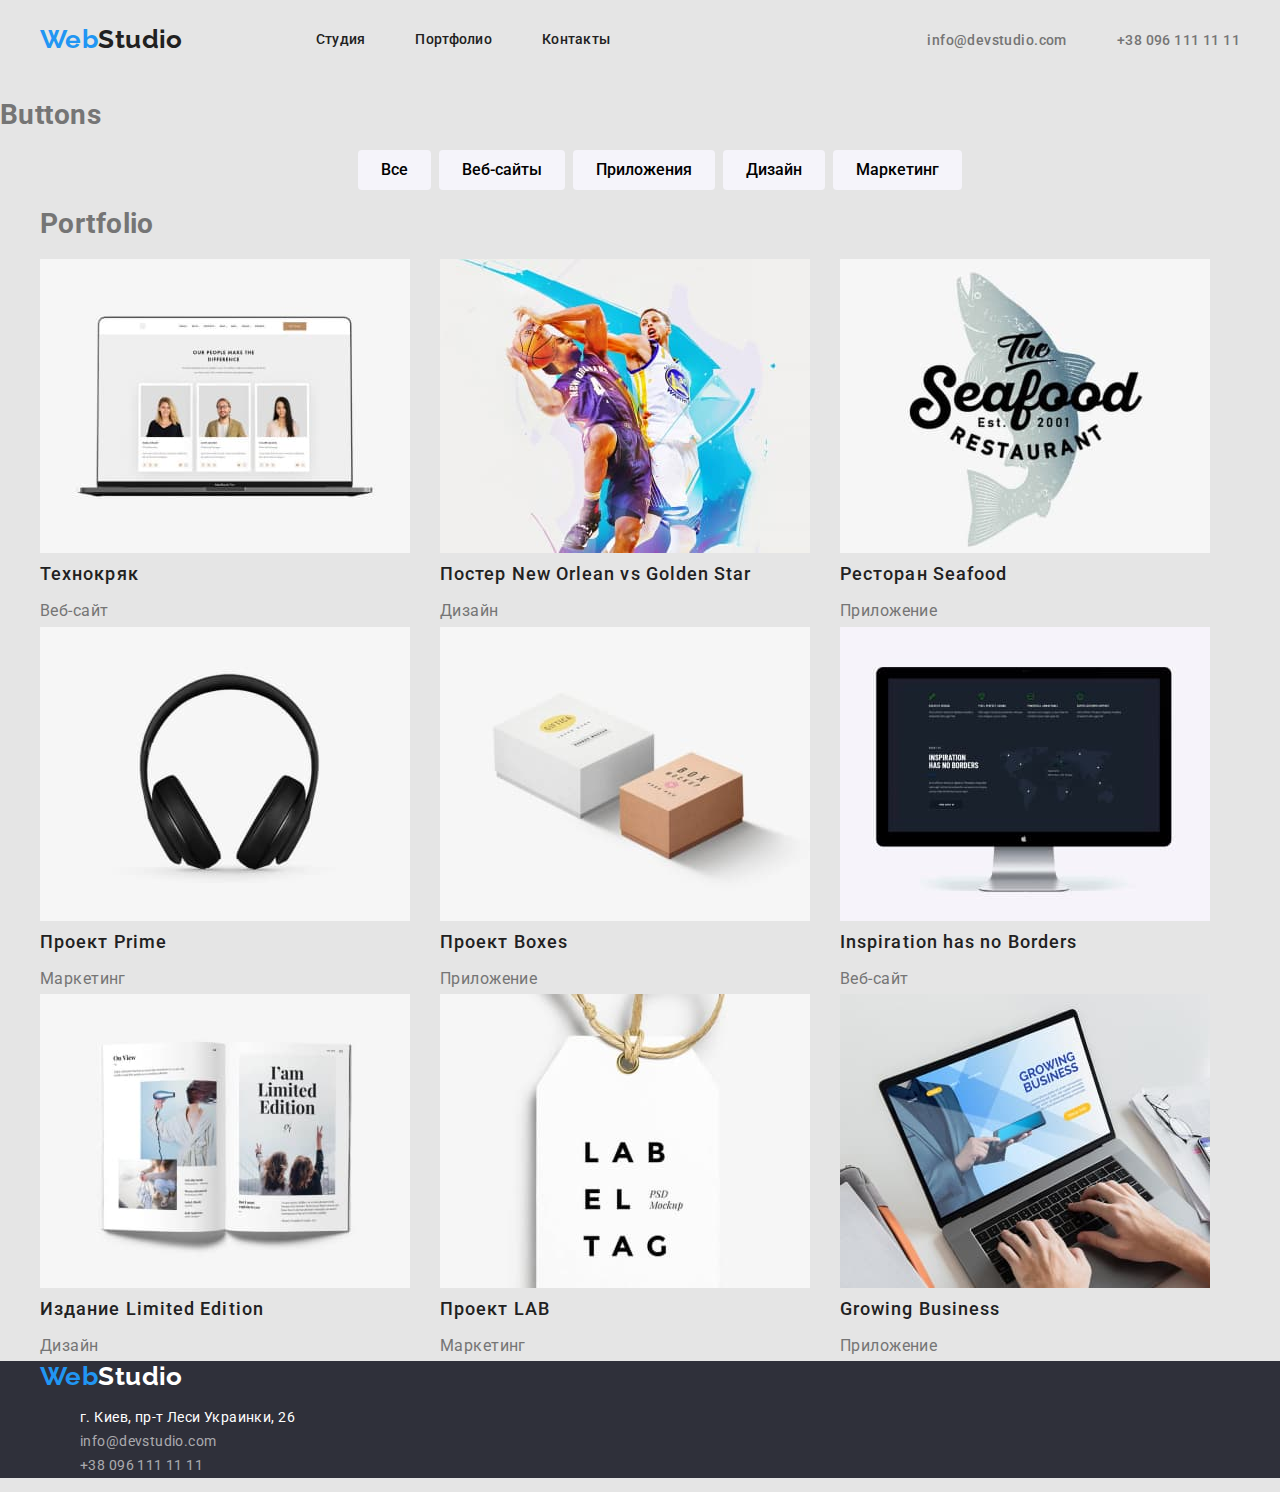
==== commit 54b7016e: "check" ====
--- a/portfolio.html
+++ b/portfolio.html
@@ -49,6 +49,7 @@
                     </li>
                 </ul>
             </section>
+            
             <section>
                 <div class="container">
                 <h1>Portfolio</h1>
--- a/css/styles.css
+++ b/css/styles.css
@@ -258,7 +258,8 @@
 .flex-container {
     display: flex;
     flex-wrap: wrap;
-    
+    margin: 0px;
+    padding: 0px;
 }
 
 .flex-elements {
@@ -270,7 +271,7 @@
     margin-right: 0px;
 }
 
-.flex-elements:nth-child(4n):nth-last-child(-n+3) {
+.flex-elements:nth-child(3n):nth-last-child(-n+3) {
     margin-bottom: 0px;
 }
 
@@ -303,6 +304,7 @@
 
 .button-nav{
     display: flex;
+    justify-content: center;
 }
 
 .button-nav .buttons+.buttons {
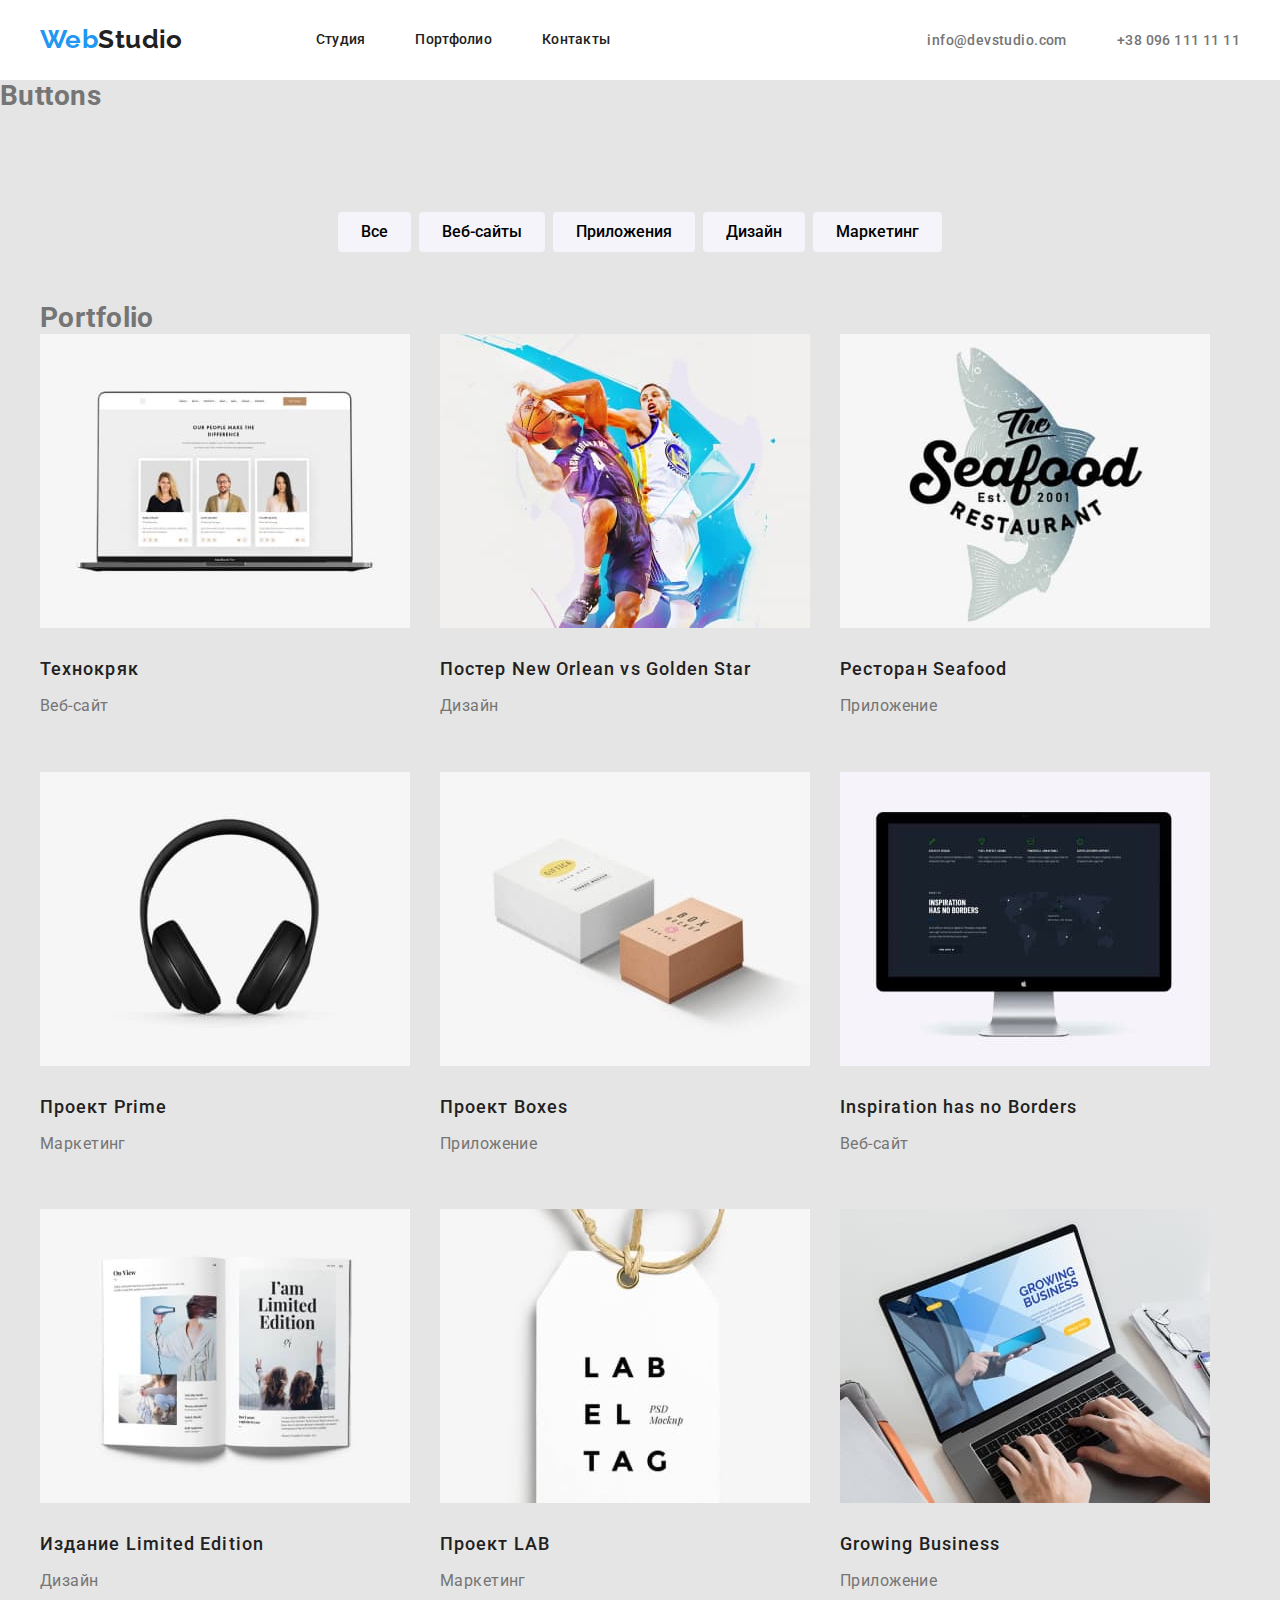
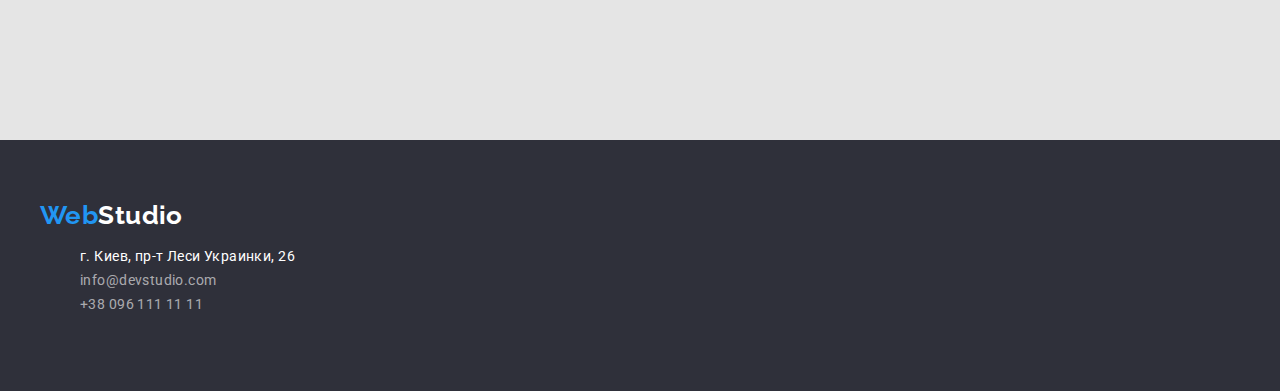
==== commit 97c23182: "changes2" ====
--- a/portfolio.html
+++ b/portfolio.html
@@ -11,6 +11,7 @@
     <link rel="stylesheet" href="./css/styles.css">
 </head>
 <body class="page">
+    <div class="nav">
     <div class="container">
     
         <header class="WebStudio"></header>
@@ -28,9 +29,10 @@
             </ul>
         </nav>
         </div>
+        </div>
         <main>
             <section>
-                <h1>Buttons</h1>
+                <h1 class="button-item">Buttons</h1>
                 <ul class="button-nav">
                     <li class="buttons">
                         <button class="button-style" type="button">Все</button>
@@ -50,9 +52,9 @@
                 </ul>
             </section>
             
-            <section>
+            <section class="section no-padding">
                 <div class="container">
-                <h1>Portfolio</h1>
+                <h1 class="portfolio-item">Portfolio</h1>
                 <div class="flex-container">
                 <ul class="flex-container">
                     
--- a/css/styles.css
+++ b/css/styles.css
@@ -42,6 +42,10 @@
     align-items: center;
 }
 
+.nav {
+    background-color: #FFFFFF;
+}
+
 .logo {
     color: var(--accent-color);
     font-family: Raleway, sans-serif;
@@ -122,11 +126,11 @@
     Letter-spacing: 0.06em;
     margin-top: 0px;
     margin-bottom: 40px;
+
+}
+
+.hero {
     padding-top: 200px;
-    padding-bottom: 30px;
-}
-
-.hero {
     background-color: #2F303A;
     text-align: center;
 }
@@ -140,6 +144,7 @@
     text-align: center;
     margin-top: 0;
     margin-bottom: 50px;
+
 }
 
 .section{
@@ -149,11 +154,12 @@
 
 .section.no-padding {
     padding-top: 0px;
-    padding-bottom: 0px;
+    padding-bottom: 94px;
 }
 /* features */
 .feature-list .title {
     color: var(--title-text-color);
+    font-size: 14px;
     font-weight: 700;
     line-height: 1.14;
     margin-top: 0px;
@@ -162,6 +168,11 @@
 
 .feature-list {
     display: flex;
+}
+
+.title-list{
+    margin: 0pc;
+    padding: 0px;
 }
 
 /* button */
@@ -183,8 +194,7 @@
 }
 
 .work-list> .item {
-    padding-top: 50px;
-    padding-bottom: 0px;
+    padding: 0px;
 }
 
 .work-list{
@@ -206,18 +216,22 @@
     line-height: 1, 19;
     margin-top: 30px;
     margin-bottom: 10px;
+    text-align: center;
 }
 
 .section-descriptions {
     color: var(--primary-text-color);
     font-size: 16px;
     line-height: 1.19;
-    margin-top: 0px;
-    margin-bottom: 30px;
+    margin: 0px;
+    padding-bottom: 30px;
+    text-align: center;
 }
 
 .adress {
     background-color: #2F303A;
+    padding-top: 60px;
+    padding-bottom: 60px;
 }
 
 .adress-map {
@@ -225,7 +239,7 @@
     line-height: 1.71;
     text-decoration: none;
     font-style: normal;
-    margin-top: 0px;
+    margin-top: 20px;
     margin-bottom: 9px;
 }
 
@@ -305,6 +319,14 @@
 .button-nav{
     display: flex;
     justify-content: center;
+    margin-top: 100px;
+    margin-bottom: 50px;
+    padding: 0px;
+}
+
+.button-item {
+    padding: 0px;
+    margin: 0px;
 }
 
 .button-nav .buttons+.buttons {
@@ -319,6 +341,11 @@
 
 .portfolio {
     text-decoration: none;
+}
+
+.portfolio-item {
+    margin: 0px;
+    padding: 0px;
 }
 
 .name {
@@ -327,7 +354,7 @@
     font-size: 18px;
     line-height: 2;
     letter-spacing: 0.06em;
-    margin-top: 0px;
+    margin-top: 20px;
     margin-bottom: 4px;
 }
 
@@ -335,8 +362,9 @@
     color: #757575;
     font-size: 16px;
     line-height: 1.88;
-    margin-top: 0px;
-    margin-bottom: 0px;
+    padding-bottom: 20px;
+    margin-top: 0px;
+    margin-bottom: 30px;
 }
 
 
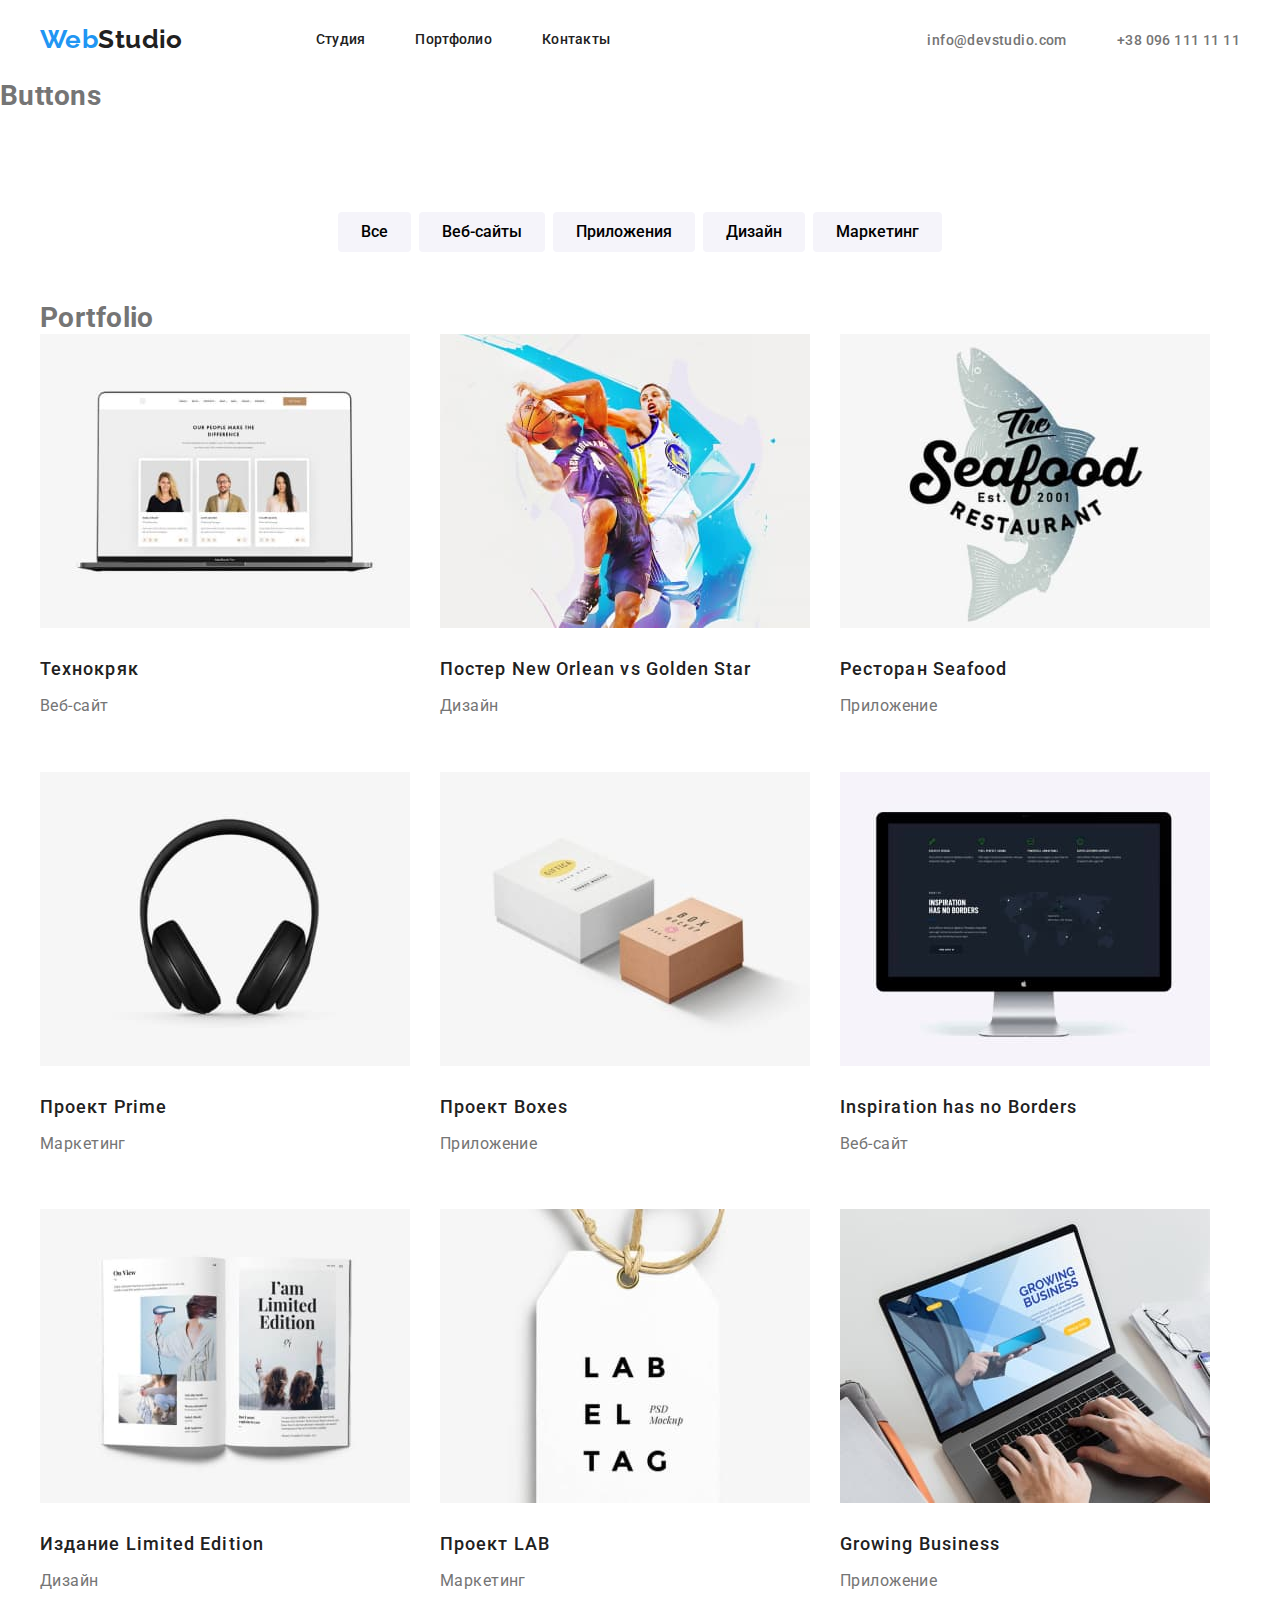
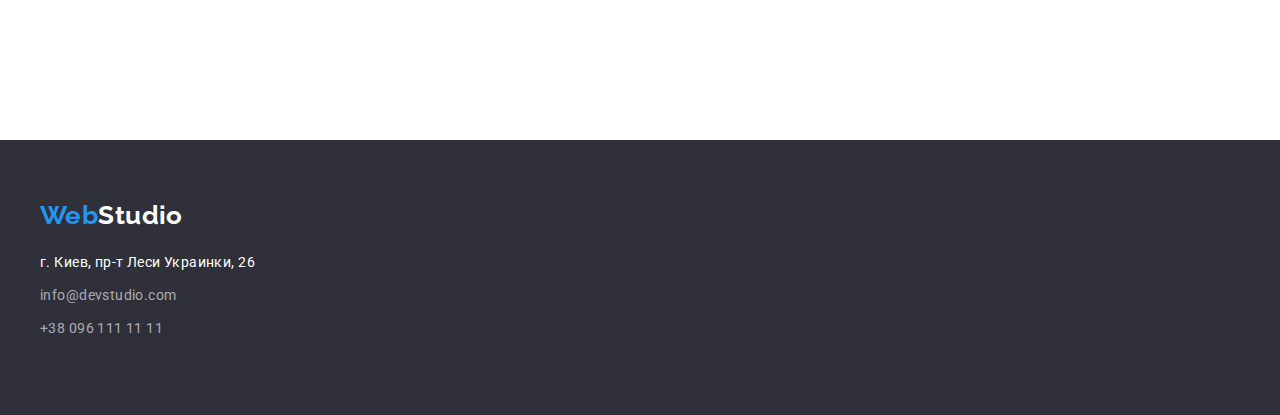
==== commit c4a0e433: "design" ====
--- a/portfolio.html
+++ b/portfolio.html
@@ -58,7 +58,7 @@
                 <div class="flex-container">
                 <ul class="flex-container">
                     
-                    <li>
+                    <li class="examples">
                         <div class="flex-elements">
                         <a href="" class="portfolio">
                             <img src="./img/img7.jpg" alt="ноут" width="370px">
@@ -68,7 +68,7 @@
                         </div>
                     </li>
                     
-                    <li>
+                    <li class="examples">
                         <div class="flex-elements">
                         <a href="" class="portfolio">
                             <img src="./img/img8.jpg" alt="баскетбол" width="370px">
@@ -78,7 +78,7 @@
                         </div>
                     </li>
                     
-                    <li>
+                    <li class="examples">
                         <div class="flex-elements">
                         <a href="" class="portfolio">
                             <img src="./img/img9.jpg" alt="seafood" width="370px">
@@ -87,7 +87,8 @@
                         </a>
                         </div>
                     </li>
-                    <li>
+
+                    <li class="examples">
                         <div class="flex-elements">
                         <a href="" class="portfolio">
                             <img src="./img/img10.jpg" alt="наушники" width="370px">
@@ -96,7 +97,8 @@
                         </a>
                         </div>
                     </li>
-                    <li>
+
+                    <li class="examples">
                         <div class="flex-elements">
                         <a href="" class="portfolio">
                             <img src="./img/img11.jpg" alt="блоки" width="370px">
@@ -105,7 +107,8 @@
                         </a>
                         </div>
                     </li>
-                    <li>
+
+                    <li class="examples">
                         <div class="flex-elements">
                         <a href="" class="portfolio">
                             <img src="./img/img12.jpg" alt="монитор" width="370px">
@@ -114,7 +117,8 @@
                         </a>
                         </div>
                     </li>
-                    <li>
+
+                    <li class="examples">
                         <div class="flex-elements">
                         <a href="" class="portfolio">
                             <img src="./img/img13.jpg" alt="книга" width="370px">
@@ -123,7 +127,8 @@
                         </a>
                         </div>
                     </li>
-                    <li>
+
+                    <li class="examples">
                         <div class="flex-elements">
                         <a href="" class="portfolio">
                             <img src="./img/img14.jpg" alt="этикетка" width="370px">
@@ -132,7 +137,8 @@
                         </a>
                         </div>
                     </li>
-                    <li>
+
+                    <li class="examples">
                         <div class="flex-elements">
                         <a href="" class="portfolio">
                             <img src="./img/img15.jpg" alt="бизнес" width="370px">
@@ -152,8 +158,14 @@
                 <address>
                     
                     <ul class="adress-nav">
-                        <li><a href="г. Киев, пр-т Леси Украинки, 26" class="adress-map">г. Киев, пр-т Леси Украинки, 26</a></li>
-                        <li><a href="info@devstudio.com" class="adress-info">info@devstudio.com</a></li>
+                        <li class="adress-item">
+                            <a href="г. Киев, пр-т Леси Украинки, 26" class="adress-map">г. Киев, пр-т Леси Украинки, 26</a>
+                        </li>
+
+                        <li class="adress-items">
+                            <a href="info@devstudio.com" class="adress-info">info@devstudio.com</a>
+                        </li>
+                        
                         <li><a href="tel+380961111111" class="adress-info">+38 096 111 11 11</a></li>
                         
                     </ul>
--- a/css/styles.css
+++ b/css/styles.css
@@ -17,10 +17,11 @@
 
 body {
     color: var(--primary-text-color);
-    background-color: #E5E5E5;
+    background-color: #FFFFFF;
     font-family: Roboto, sans-serif;
     letter-spacing: 0.03em;
     font-size: 14px;
+    
 }
 
 .container {
@@ -126,11 +127,11 @@
     Letter-spacing: 0.06em;
     margin-top: 0px;
     margin-bottom: 40px;
+    padding-top: 200px;
 
 }
 
 .hero {
-    padding-top: 200px;
     background-color: #2F303A;
     text-align: center;
 }
@@ -173,6 +174,18 @@
 .title-list{
     margin: 0pc;
     padding: 0px;
+    line-height: 1.71;
+}
+
+.master {
+    background-color: #F5F4FA;
+}
+
+
+.person-item {
+    background-color: #FFFFFF;
+    width: 270px;
+    margin-right: 30px;
 }
 
 /* button */
@@ -208,6 +221,7 @@
 .site-nav .link :current {
     color: var(--accent-color);
 }
+
 
 .section-staff {
     color: var(--title-text-color);
@@ -234,13 +248,22 @@
     padding-bottom: 60px;
 }
 
-.adress-map {
-    color: var(--text-color-secondary);
-    line-height: 1.71;
-    text-decoration: none;
-    font-style: normal;
+.adress-item {
     margin-top: 20px;
     margin-bottom: 9px;
+}
+
+.adress-items {
+    margin-top: 0px;
+    margin-bottom: 9px;
+}
+
+.adress-map {
+    color: var(--text-color-secondary);
+    line-height: 1.71;
+    text-decoration: none;
+    font-style: normal;
+    
 }
 
 .adress-info {
@@ -248,8 +271,7 @@
     line-height: 1.71;
     text-decoration: none;
     font-style: normal;
-    margin-top: 0px;
-    margin-bottom: 9px;
+    margin: 0px;
 }
 
 .adress-nav .adress-map:hover,
@@ -265,6 +287,7 @@
 
 .adress-nav {
     text-decoration: none;
+    padding: 0px;
 }
 
 /* portfolio */
@@ -277,7 +300,7 @@
 }
 
 .flex-elements {
-    width:calc(100%/3+60px);
+    width: calc(100%/3+60px);
     margin-right: 30px;
 }
 
@@ -358,6 +381,12 @@
     margin-bottom: 4px;
 }
 
+.examples {
+    background-color: #FFFFFF;
+    width: 370px;
+    margin-right: 30px;
+}
+
 .work {
     color: #757575;
     font-size: 16px;
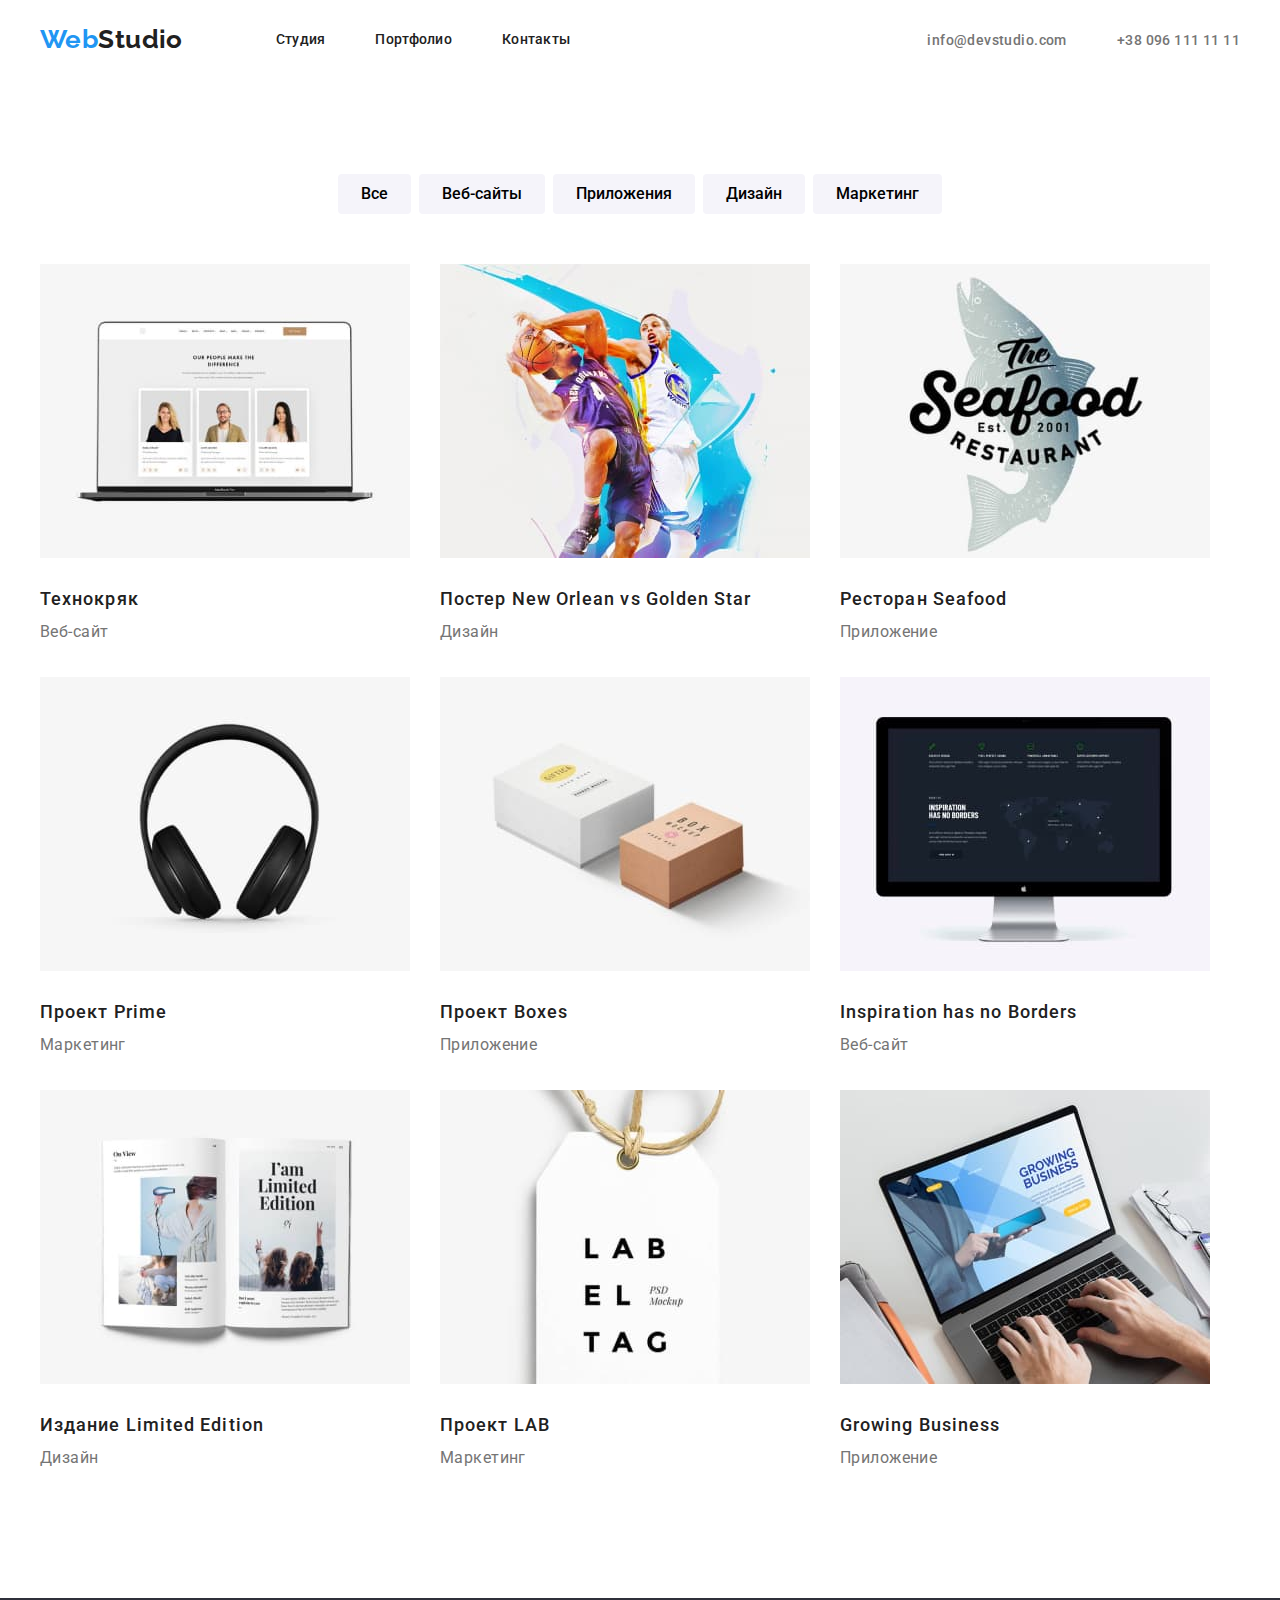
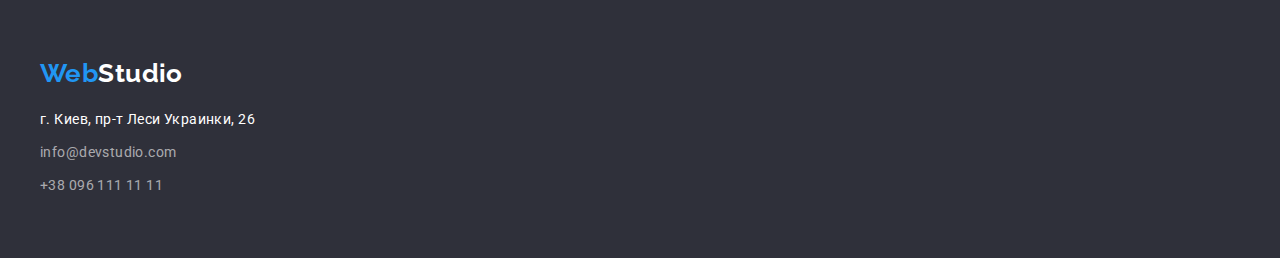
==== commit 689fe85f: "work" ====
--- a/portfolio.html
+++ b/portfolio.html
@@ -31,7 +31,8 @@
         </div>
         </div>
         <main>
-            <section>
+            <section class="section">
+                <div class="button-icon">
                 <h1 class="button-item">Buttons</h1>
                 <ul class="button-nav">
                     <li class="buttons">
@@ -50,9 +51,10 @@
                         <button class="button-style" type="button">Маркетинг</button>
                     </li>
                 </ul>
-            </section>
-            
-            <section class="section no-padding">
+                </div>
+            
+            
+            <div class="section no-padding">
                 <div class="container">
                 <h1 class="portfolio-item">Portfolio</h1>
                 <div class="flex-container">
@@ -62,8 +64,10 @@
                         <div class="flex-elements">
                         <a href="" class="portfolio">
                             <img src="./img/img7.jpg" alt="ноут" width="370px">
+                            <div class="portfolio-link">
                             <h2 class="name">Технокряк</h2>
                             <p class="work">Веб-сайт</p>
+                            </div>
                         </a>
                         </div>
                     </li>
@@ -72,8 +76,10 @@
                         <div class="flex-elements">
                         <a href="" class="portfolio">
                             <img src="./img/img8.jpg" alt="баскетбол" width="370px">
+                            <div class="portfolio-link">
                             <h2 class="name">Постер New Orlean vs Golden Star</h2>
                             <p class="work">Дизайн</p>
+                            </div>
                         </a>
                         </div>
                     </li>
@@ -82,8 +88,10 @@
                         <div class="flex-elements">
                         <a href="" class="portfolio">
                             <img src="./img/img9.jpg" alt="seafood" width="370px">
+                            <div class="portfolio-link">
                             <h2 class="name">Ресторан Seafood</h2>
                             <p class="work">Приложение</p>
+                            </div>
                         </a>
                         </div>
                     </li>
@@ -92,8 +100,10 @@
                         <div class="flex-elements">
                         <a href="" class="portfolio">
                             <img src="./img/img10.jpg" alt="наушники" width="370px">
+                            <div class="portfolio-link">
                             <h2 class="name">Проект Prime</h2>
                             <p class="work">Маркетинг</p>
+                            </div>
                         </a>
                         </div>
                     </li>
@@ -102,8 +112,10 @@
                         <div class="flex-elements">
                         <a href="" class="portfolio">
                             <img src="./img/img11.jpg" alt="блоки" width="370px">
+                            <div class="portfolio-link">
                             <h2 class="name">Проект Boxes</h2>
                             <p class="work">Приложение</p>
+                            </div>
                         </a>
                         </div>
                     </li>
@@ -112,8 +124,10 @@
                         <div class="flex-elements">
                         <a href="" class="portfolio">
                             <img src="./img/img12.jpg" alt="монитор" width="370px">
+                            <div class="portfolio-link">
                             <h2 class="name">Inspiration has no Borders</h2>
                             <p class="work">Веб-сайт</p>
+                            </div>
                         </a>
                         </div>
                     </li>
@@ -122,8 +136,10 @@
                         <div class="flex-elements">
                         <a href="" class="portfolio">
                             <img src="./img/img13.jpg" alt="книга" width="370px">
+                            <div class="portfolio-link">
                             <h2 class="name">Издание Limited Edition</h2>
                             <p class="work">Дизайн</p>
+                            </div>
                         </a>
                         </div>
                     </li>
@@ -132,8 +148,10 @@
                         <div class="flex-elements">
                         <a href="" class="portfolio">
                             <img src="./img/img14.jpg" alt="этикетка" width="370px">
+                            <div class="portfolio-link">
                             <h2 class="name">Проект LAB</h2>
                             <p class="work">Маркетинг</p>
+                            </div>
                         </a>
                         </div>
                     </li>
@@ -142,12 +160,15 @@
                         <div class="flex-elements">
                         <a href="" class="portfolio">
                             <img src="./img/img15.jpg" alt="бизнес" width="370px">
+                            <div class="portfolio-link">
                             <h2 class="name">Growing Business</h2>
                             <p class="work">Приложение</p>
+                            </div>
                         </a>
                         </div>
                     </li>
                 </ul>
+                </div>
                 </div>
                 </div>
             </section>
--- a/css/styles.css
+++ b/css/styles.css
@@ -36,6 +36,8 @@
 
 ul {
     list-style: none;
+    margin: 0px;
+    padding: 0px;
 }
 
 .main-nav {
@@ -126,14 +128,16 @@
     text-align: Center;
     Letter-spacing: 0.06em;
     margin-top: 0px;
-    margin-bottom: 40px;
-    padding-top: 200px;
+    margin-bottom: 30px;
+    padding: 0px;
 
 }
 
 .hero {
     background-color: #2F303A;
     text-align: center;
+    padding-top: 200px;
+    padding-bottom: 200px;
 }
 
 /* section */
@@ -155,9 +159,14 @@
 
 .section.no-padding {
     padding-top: 0px;
-    padding-bottom: 94px;
+    padding-bottom: 0px;
 }
 /* features */
+
+.feature {
+    display: none;
+}
+
 .feature-list .title {
     color: var(--title-text-color);
     font-size: 14px;
@@ -172,7 +181,7 @@
 }
 
 .title-list{
-    margin: 0pc;
+    margin: 0px;
     padding: 0px;
     line-height: 1.71;
 }
@@ -203,7 +212,7 @@
     display: inline-block;
     text-align: center;
     border: 1px solid transparent;
-    margin-bottom: 200px;
+    margin: 0px;
 }
 
 .work-list> .item {
@@ -212,6 +221,9 @@
 
 .work-list{
     display: flex;
+    text-align: center;
+    margin: 0px;
+    padding: 0px;
 }
 
 .work-list .item+.item {
@@ -222,14 +234,19 @@
     color: var(--accent-color);
 }
 
+.masters-list {
+    padding-top: 30px;
+    padding-bottom: 30px;
+}
 
 .section-staff {
     color: var(--title-text-color);
     font-weight: 500;
     font-size: 16px;
-    line-height: 1, 19;
-    margin-top: 30px;
+    line-height: 1.19;
+    margin-top: 0px;
     margin-bottom: 10px;
+    padding: 0px;
     text-align: center;
 }
 
@@ -238,7 +255,7 @@
     font-size: 16px;
     line-height: 1.19;
     margin: 0px;
-    padding-bottom: 30px;
+    padding: 0px;
     text-align: center;
 }
 
@@ -302,6 +319,7 @@
 .flex-elements {
     width: calc(100%/3+60px);
     margin-right: 30px;
+    margin-bottom: 30px;
 }
 
 .flex-elements:nth-child(3n) {
@@ -324,6 +342,7 @@
 .flex-element:nth-last-child(-n+4) {
     margin-bottom: 0px;
 }
+
 
 .button-style {
     font-family: roboto;
@@ -342,12 +361,13 @@
 .button-nav{
     display: flex;
     justify-content: center;
-    margin-top: 100px;
+    margin-top: 0px;
     margin-bottom: 50px;
     padding: 0px;
 }
 
 .button-item {
+    display: none;
     padding: 0px;
     margin: 0px;
 }
@@ -369,6 +389,12 @@
 .portfolio-item {
     margin: 0px;
     padding: 0px;
+    display: none;
+}
+
+.portfolio-link {
+    padding-top: 20px;
+    margin: 0px;
 }
 
 .name {
@@ -377,8 +403,8 @@
     font-size: 18px;
     line-height: 2;
     letter-spacing: 0.06em;
-    margin-top: 20px;
     margin-bottom: 4px;
+    margin: 0px;
 }
 
 .examples {
@@ -391,9 +417,8 @@
     color: #757575;
     font-size: 16px;
     line-height: 1.88;
-    padding-bottom: 20px;
-    margin-top: 0px;
-    margin-bottom: 30px;
+    padding: 0px;
+    margin: 0px;
 }
 
 
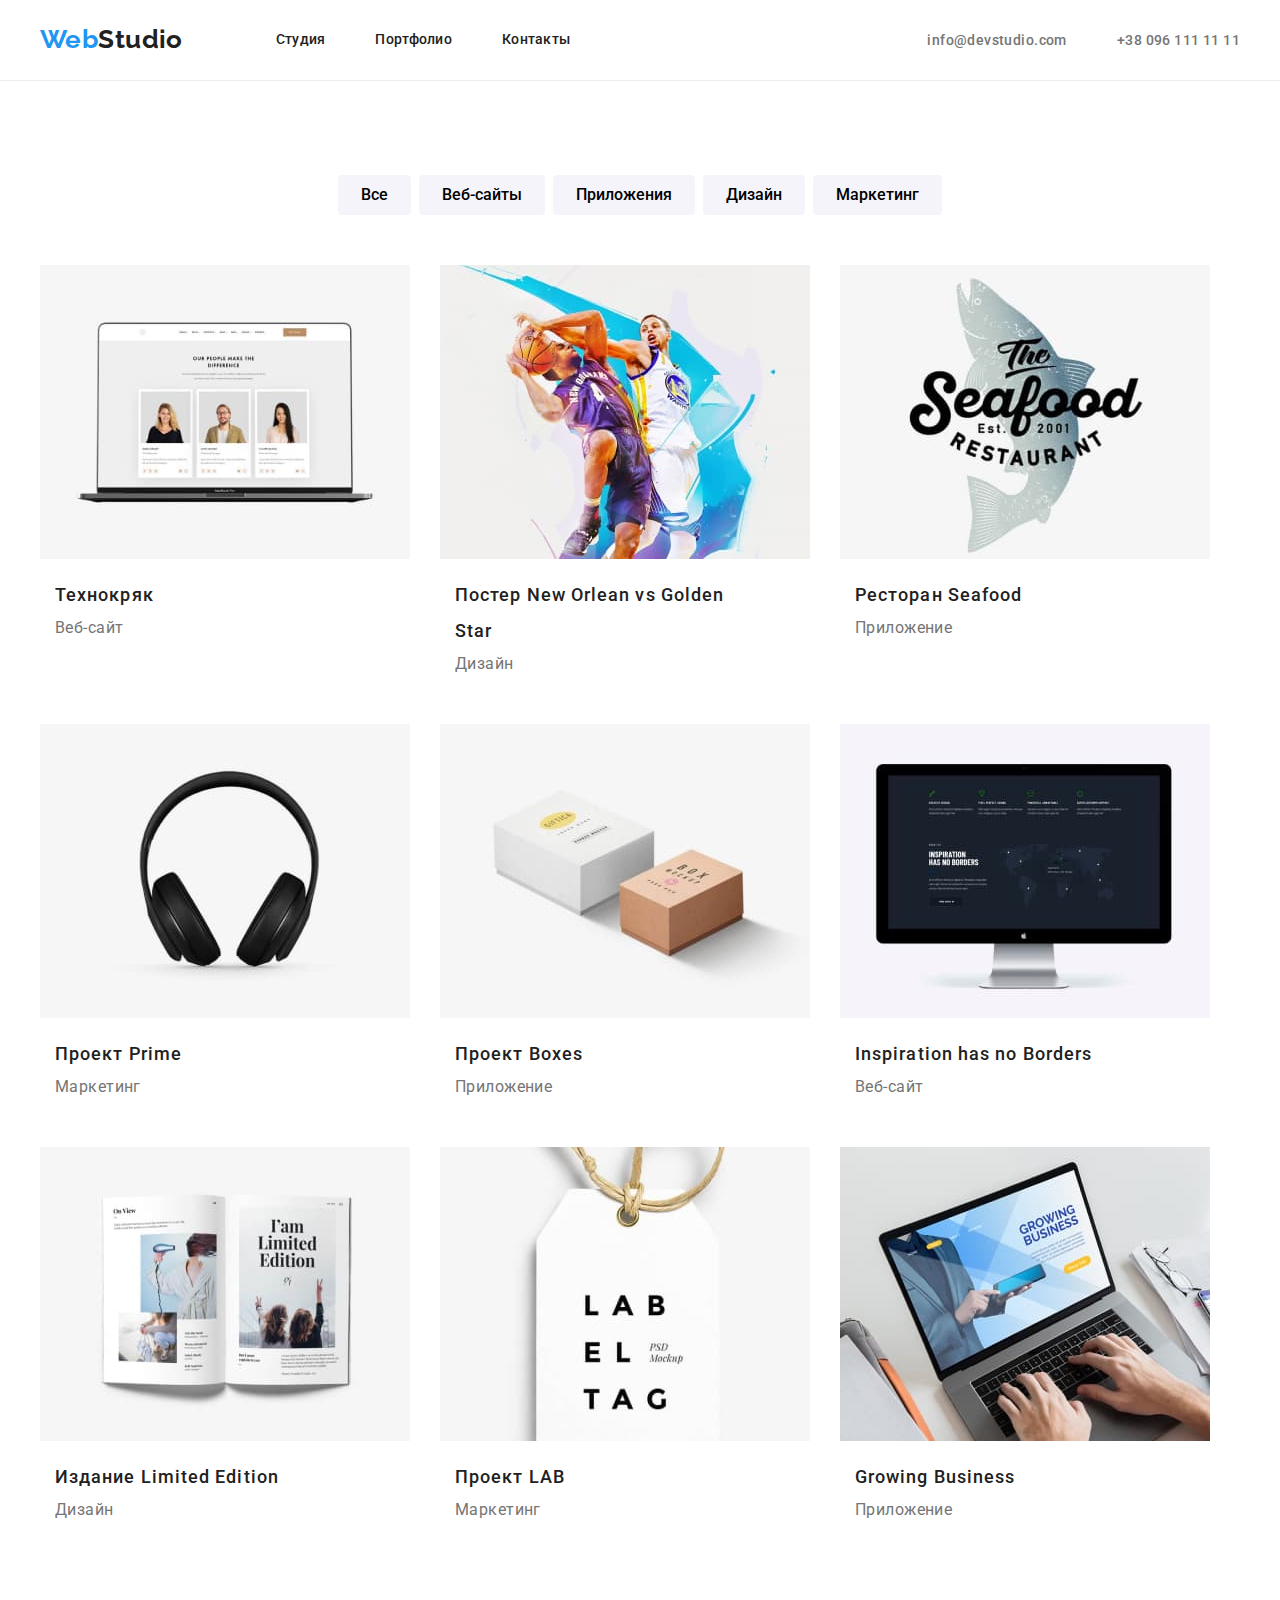
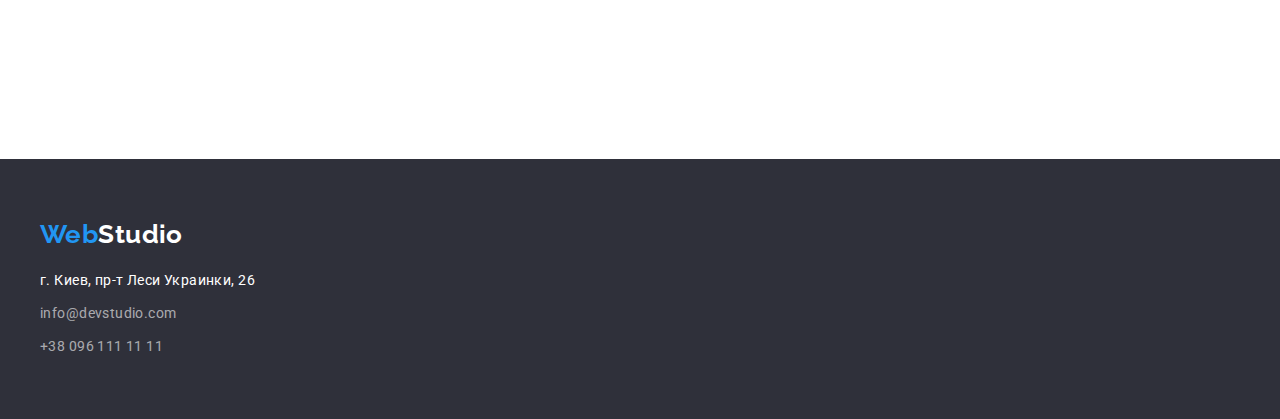
==== commit dd9cc355: "end" ====
--- a/portfolio.html
+++ b/portfolio.html
@@ -19,8 +19,8 @@
         <a href="" class="logo">Web<span class="logo-accent">Studio </span> </a>
     
             <ul class="site-nav">
-                <li class="items"><a href="" class="link">Студия</a></li>
-                <li class="items"><a href="./index.html" class="link">Портфолио</a></li>
+                <li class="items"><a href="./index.html" class="link">Студия</a></li>
+                <li class="items"><a href="" class="link">Портфолио</a></li>
                 <li class="items"><a href="" class="link">Контакты</a></li>
             </ul>
             <ul class="auth-nav">
--- a/css/styles.css
+++ b/css/styles.css
@@ -47,6 +47,9 @@
 
 .nav {
     background-color: #FFFFFF;
+    border-top: 80px;
+        border-bottom: 1px solid #ECECEC;
+        max-width: 1600px;
 }
 
 .logo {
@@ -159,7 +162,7 @@
 
 .section.no-padding {
     padding-top: 0px;
-    padding-bottom: 0px;
+    padding-bottom: 94px;
 }
 /* features */
 
@@ -393,7 +396,7 @@
 }
 
 .portfolio-link {
-    padding-top: 20px;
+    padding: 15px;
     margin: 0px;
 }
 
